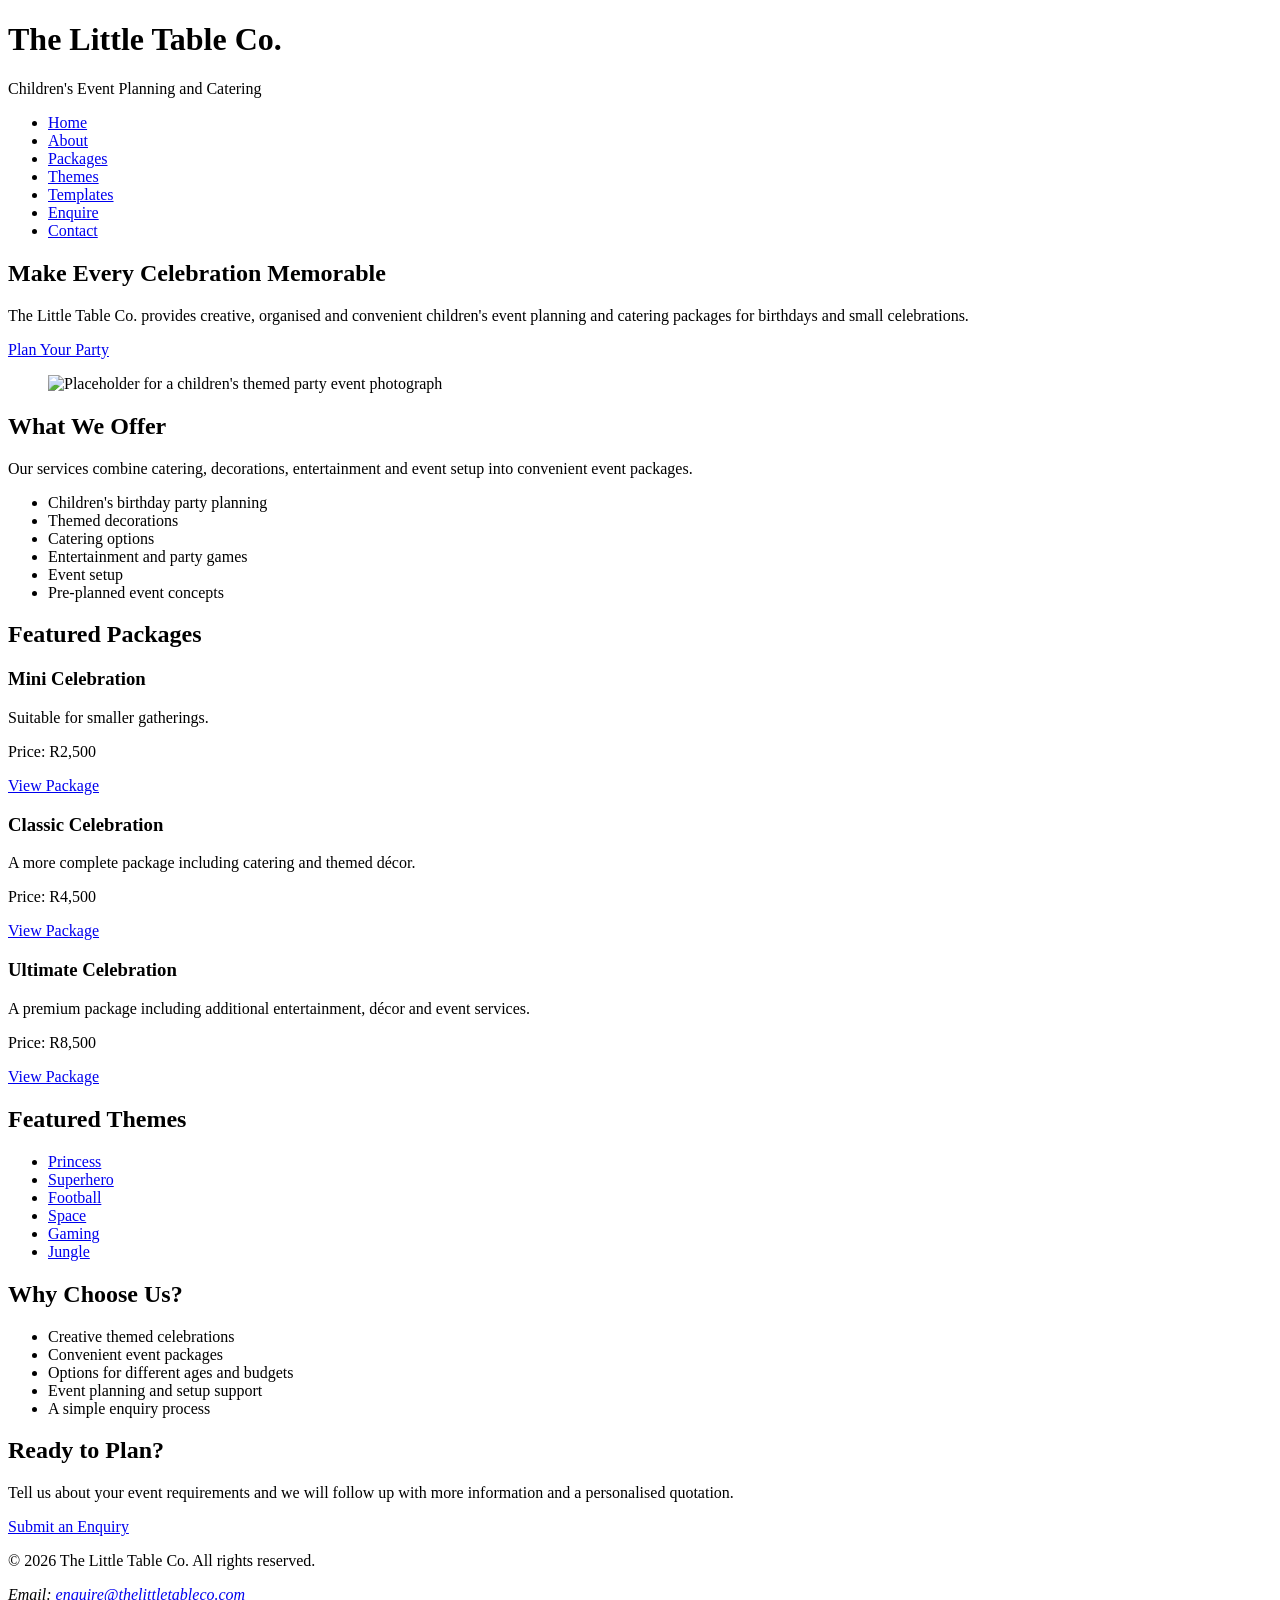
==== index.html @ cb3011a9 "price changes on Home" ====
<!DOCTYPE html>
<html lang="en">
<head>
    <meta charset="UTF-8">
    <meta name="viewport" content="width=device-width, initial-scale=1.0">
    <meta name="description" content="The Little Table Co. - Children's event planning and catering services.">
    <title>The Little Table Co. | Home</title>
</head>
<body>
    <header>
        <h1>The Little Table Co.</h1>
        <p>Children's Event Planning and Catering</p>
        <nav aria-label="Main navigation">
            <ul>
                <li><a href="index.html" aria-current="page">Home</a></li>
                <li><a href="pages/about.html">About</a></li>
                <li><a href="pages/packages.html">Packages</a></li>
                <li><a href="pages/themes.html">Themes</a></li>
                <li><a href="pages/templates.html">Templates</a></li>
                <li><a href="pages/enquire.html">Enquire</a></li>
                <li><a href="pages/contact.html">Contact</a></li>
            </ul>
        </nav>
    </header>

    <main>
        <section>
            <h2>Make Every Celebration Memorable</h2>
            <p>The Little Table Co. provides creative, organised and convenient children's event planning and catering packages for birthdays and small celebrations.</p>
            <p><a href="pages/enquire.html">Plan Your Party</a></p>
            <figure>
                <img src="images/hero.jpg" alt="Placeholder for a children's themed party event photograph">
            </figure>
        </section>

        <section>
            <h2>What We Offer</h2>
            <p>Our services combine catering, decorations, entertainment and event setup into convenient event packages.</p>
            <ul>
                <li>Children's birthday party planning</li>
                <li>Themed decorations</li>
                <li>Catering options</li>
                <li>Entertainment and party games</li>
                <li>Event setup</li>
                <li>Pre-planned event concepts</li>
            </ul>
        </section>

        <section>
            <h2>Featured Packages</h2>
            <article>
                <h3>Mini Celebration</h3>
                <p>Suitable for smaller gatherings.</p>
                <p>Price: R2,500</p>
                <p><a href="packages.html">View Package</a></p>
            </article>
            <article>
                <h3>Classic Celebration</h3>
                <p>A more complete package including catering and themed décor.</p>
                <p>Price: R4,500</p>
                <p><a href="packages.html">View Package</a></p>
            </article>
            <article>
                <h3>Ultimate Celebration</h3>
                <p>A premium package including additional entertainment, décor and event services.</p>
                <p>Price: R8,500</p>
                <p><a href="packages.html">View Package</a></p>
            </article>
        </section>

        <section>
            <h2>Featured Themes</h2>
            <ul>
                <li><a href="pages/themes.html#princess">Princess</a></li>
                <li><a href="pages/themes.html#superhero">Superhero</a></li>
                <li><a href="pages/themes.html#football">Football</a></li>
                <li><a href="pages/themes.html#space">Space</a></li>
                <li><a href="pages/themes.html#gaming">Gaming</a></li>
                <li><a href="pages/themes.html#jungle">Jungle</a></li>
            </ul>
        </section>

        <section>
            <h2>Why Choose Us?</h2>
            <ul>
                <li>Creative themed celebrations</li>
                <li>Convenient event packages</li>
                <li>Options for different ages and budgets</li>
                <li>Event planning and setup support</li>
                <li>A simple enquiry process</li>
            </ul>
        </section>

        <section>
            <h2>Ready to Plan?</h2>
            <p>Tell us about your event requirements and we will follow up with more information and a personalised quotation.</p>
            <p><a href="enquire.html">Submit an Enquiry</a></p>
        </section>
    </main>

   <footer>
      <p>&copy; 2026 The Little Table Co. All rights reserved.</p>
      <address>
        Email: <a href="mailto:enquire@thelittletableco.com">enquire@thelittletableco.com</a><br />
        Phone: <a href="tel:0000000000">000 000 0000</a><br />
      </address>
    </footer>
</body>
</html>
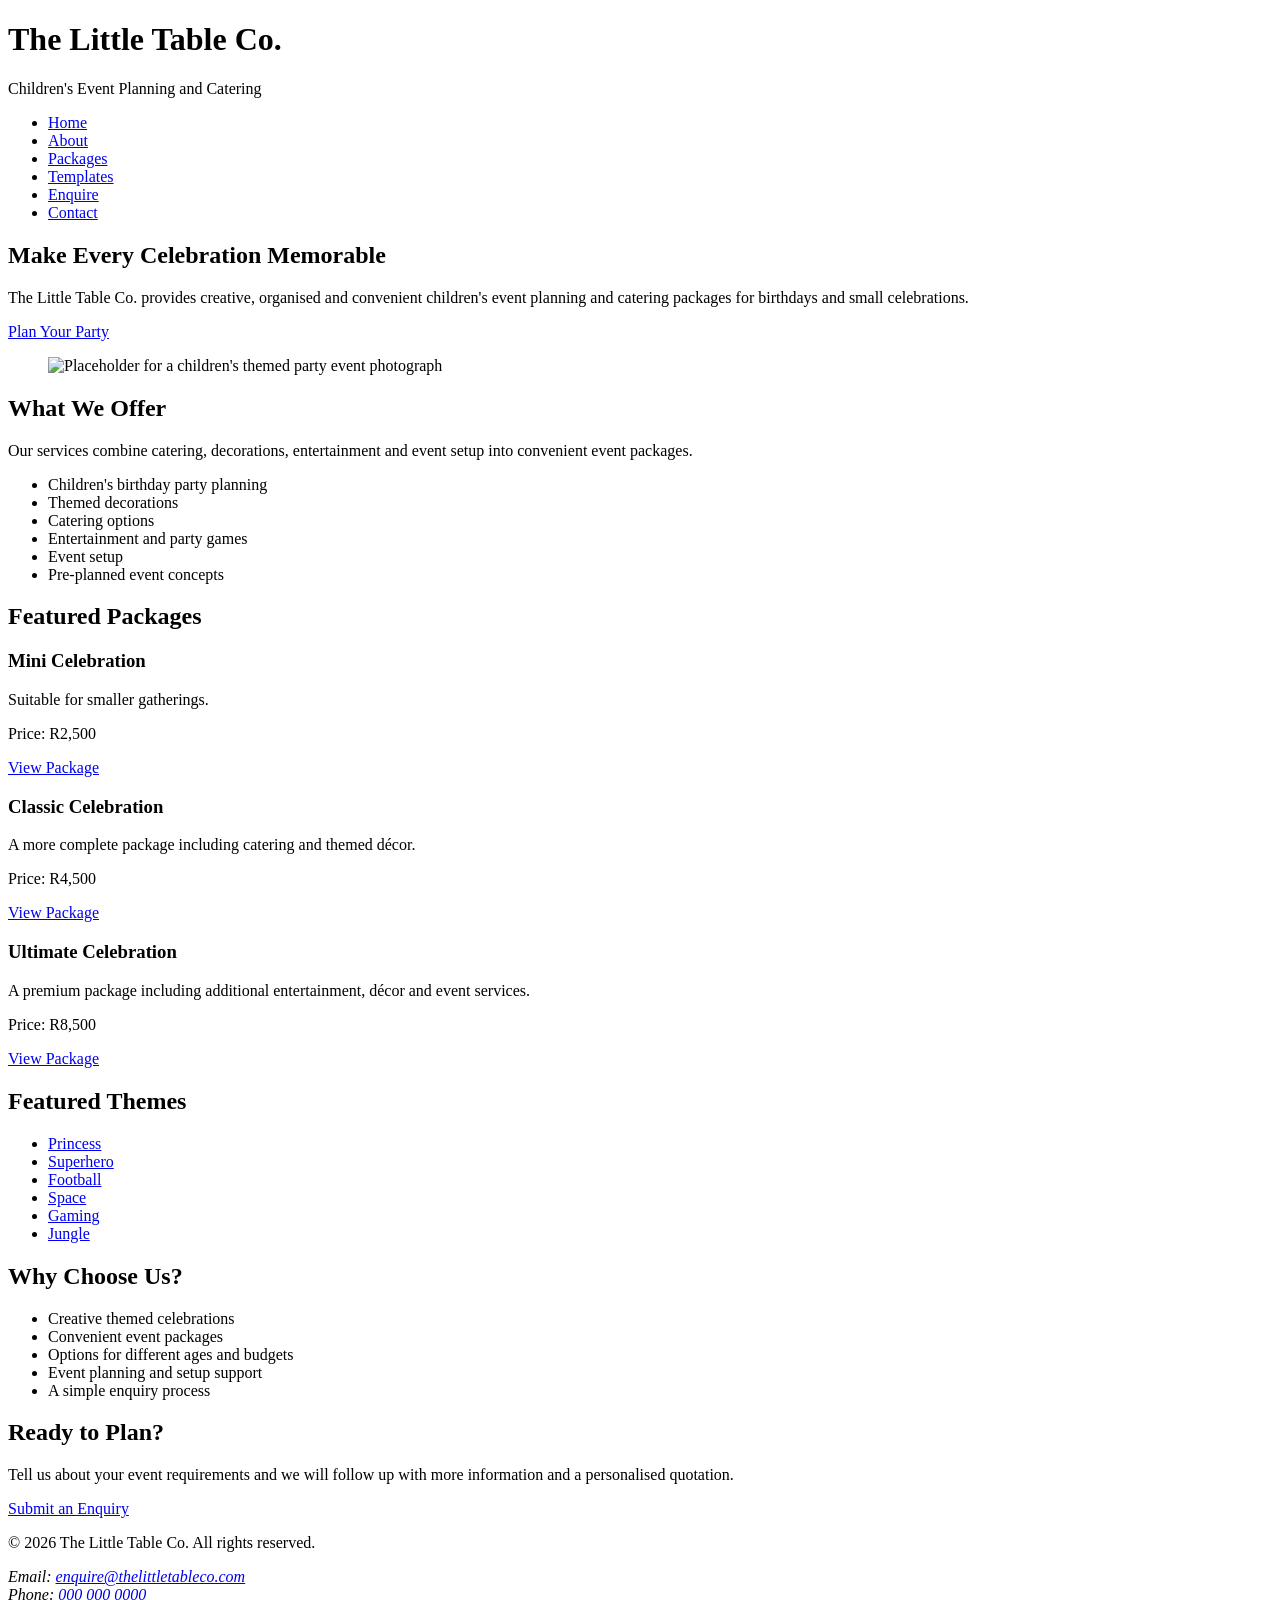
==== commit 29e0ee90: "removal of Themes page" ====
--- a/index.html
+++ b/index.html
@@ -15,7 +15,6 @@
                 <li><a href="index.html" aria-current="page">Home</a></li>
                 <li><a href="pages/about.html">About</a></li>
                 <li><a href="pages/packages.html">Packages</a></li>
-                <li><a href="pages/themes.html">Themes</a></li>
                 <li><a href="pages/templates.html">Templates</a></li>
                 <li><a href="pages/enquire.html">Enquire</a></li>
                 <li><a href="pages/contact.html">Contact</a></li>
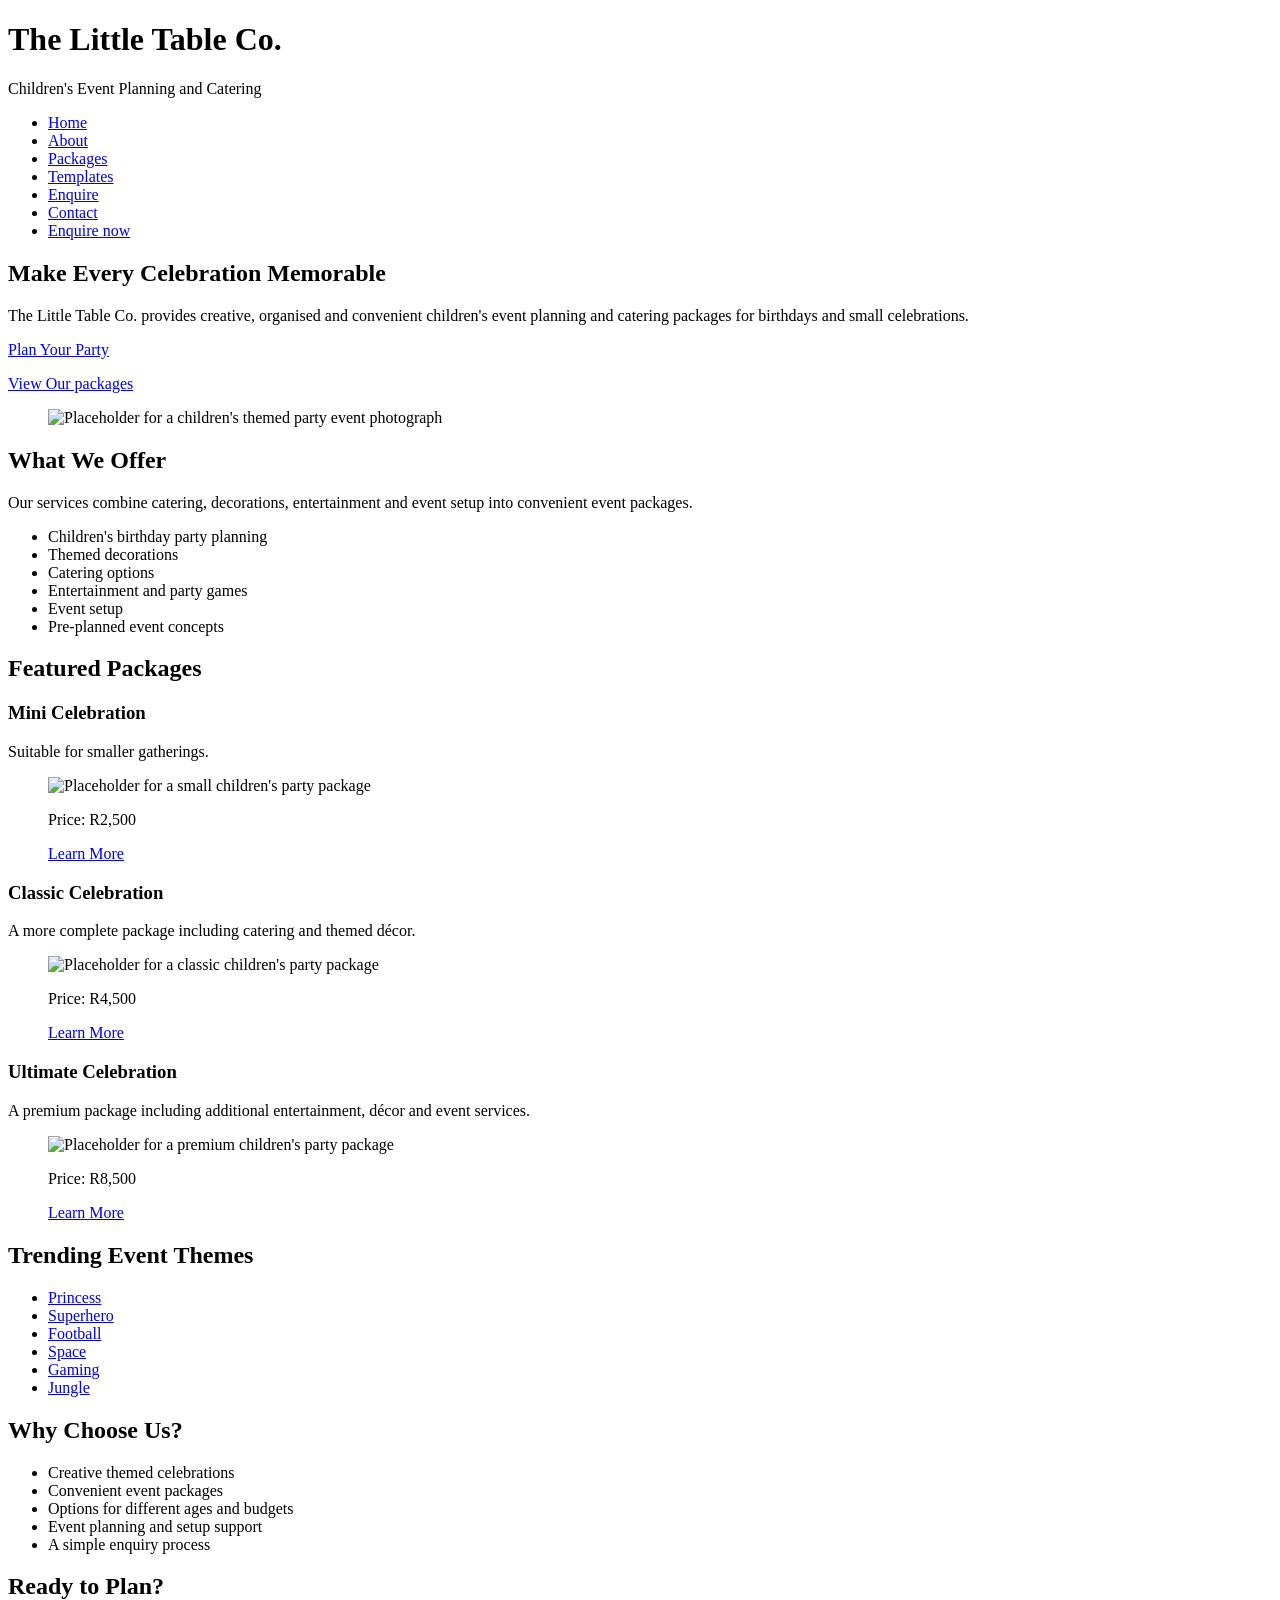
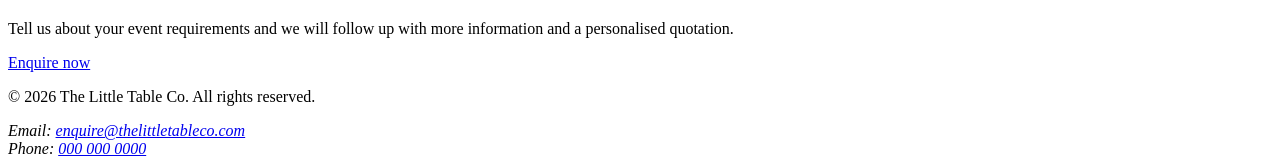
==== commit d046db18: "adding of Images, matching of information to Wireframes" ====
--- a/index.html
+++ b/index.html
@@ -18,6 +18,7 @@
                 <li><a href="pages/templates.html">Templates</a></li>
                 <li><a href="pages/enquire.html">Enquire</a></li>
                 <li><a href="pages/contact.html">Contact</a></li>
+                <li><a href="pages/enquire.html">Enquire now</a></li>
             </ul>
         </nav>
     </header>
@@ -27,6 +28,7 @@
             <h2>Make Every Celebration Memorable</h2>
             <p>The Little Table Co. provides creative, organised and convenient children's event planning and catering packages for birthdays and small celebrations.</p>
             <p><a href="pages/enquire.html">Plan Your Party</a></p>
+            <p><a href="pages/packages.html">View Our packages</a></p>
             <figure>
                 <img src="images/hero.jpg" alt="Placeholder for a children's themed party event photograph">
             </figure>
@@ -50,25 +52,31 @@
             <article>
                 <h3>Mini Celebration</h3>
                 <p>Suitable for smaller gatherings.</p>
+                <figure>
+                    <img src="images/mini-package.jpg" alt="Placeholder for a small children's party package">
                 <p>Price: R2,500</p>
-                <p><a href="packages.html">View Package</a></p>
+                <p><a href="packages.html">Learn More</a></p>
             </article>
             <article>
                 <h3>Classic Celebration</h3>
                 <p>A more complete package including catering and themed décor.</p>
+                <figure>
+                    <img src="images/classic-package.jpg" alt="Placeholder for a classic children's party package">
                 <p>Price: R4,500</p>
-                <p><a href="packages.html">View Package</a></p>
+                <p><a href="packages.html">Learn More</a></p>
             </article>
             <article>
                 <h3>Ultimate Celebration</h3>
                 <p>A premium package including additional entertainment, décor and event services.</p>
+                <figure>
+                    <img src="images/ultimate-package.jpg" alt="Placeholder for a premium children's party package">
                 <p>Price: R8,500</p>
-                <p><a href="packages.html">View Package</a></p>
+                <p><a href="packages.html">Learn More</a></p>
             </article>
         </section>
 
         <section>
-            <h2>Featured Themes</h2>
+            <h2>Trending Event Themes</h2>
             <ul>
                 <li><a href="pages/themes.html#princess">Princess</a></li>
                 <li><a href="pages/themes.html#superhero">Superhero</a></li>
@@ -93,7 +101,7 @@
         <section>
             <h2>Ready to Plan?</h2>
             <p>Tell us about your event requirements and we will follow up with more information and a personalised quotation.</p>
-            <p><a href="enquire.html">Submit an Enquiry</a></p>
+            <p><a href="enquire.html">Enquire now</a></p>
         </section>
     </main>
 
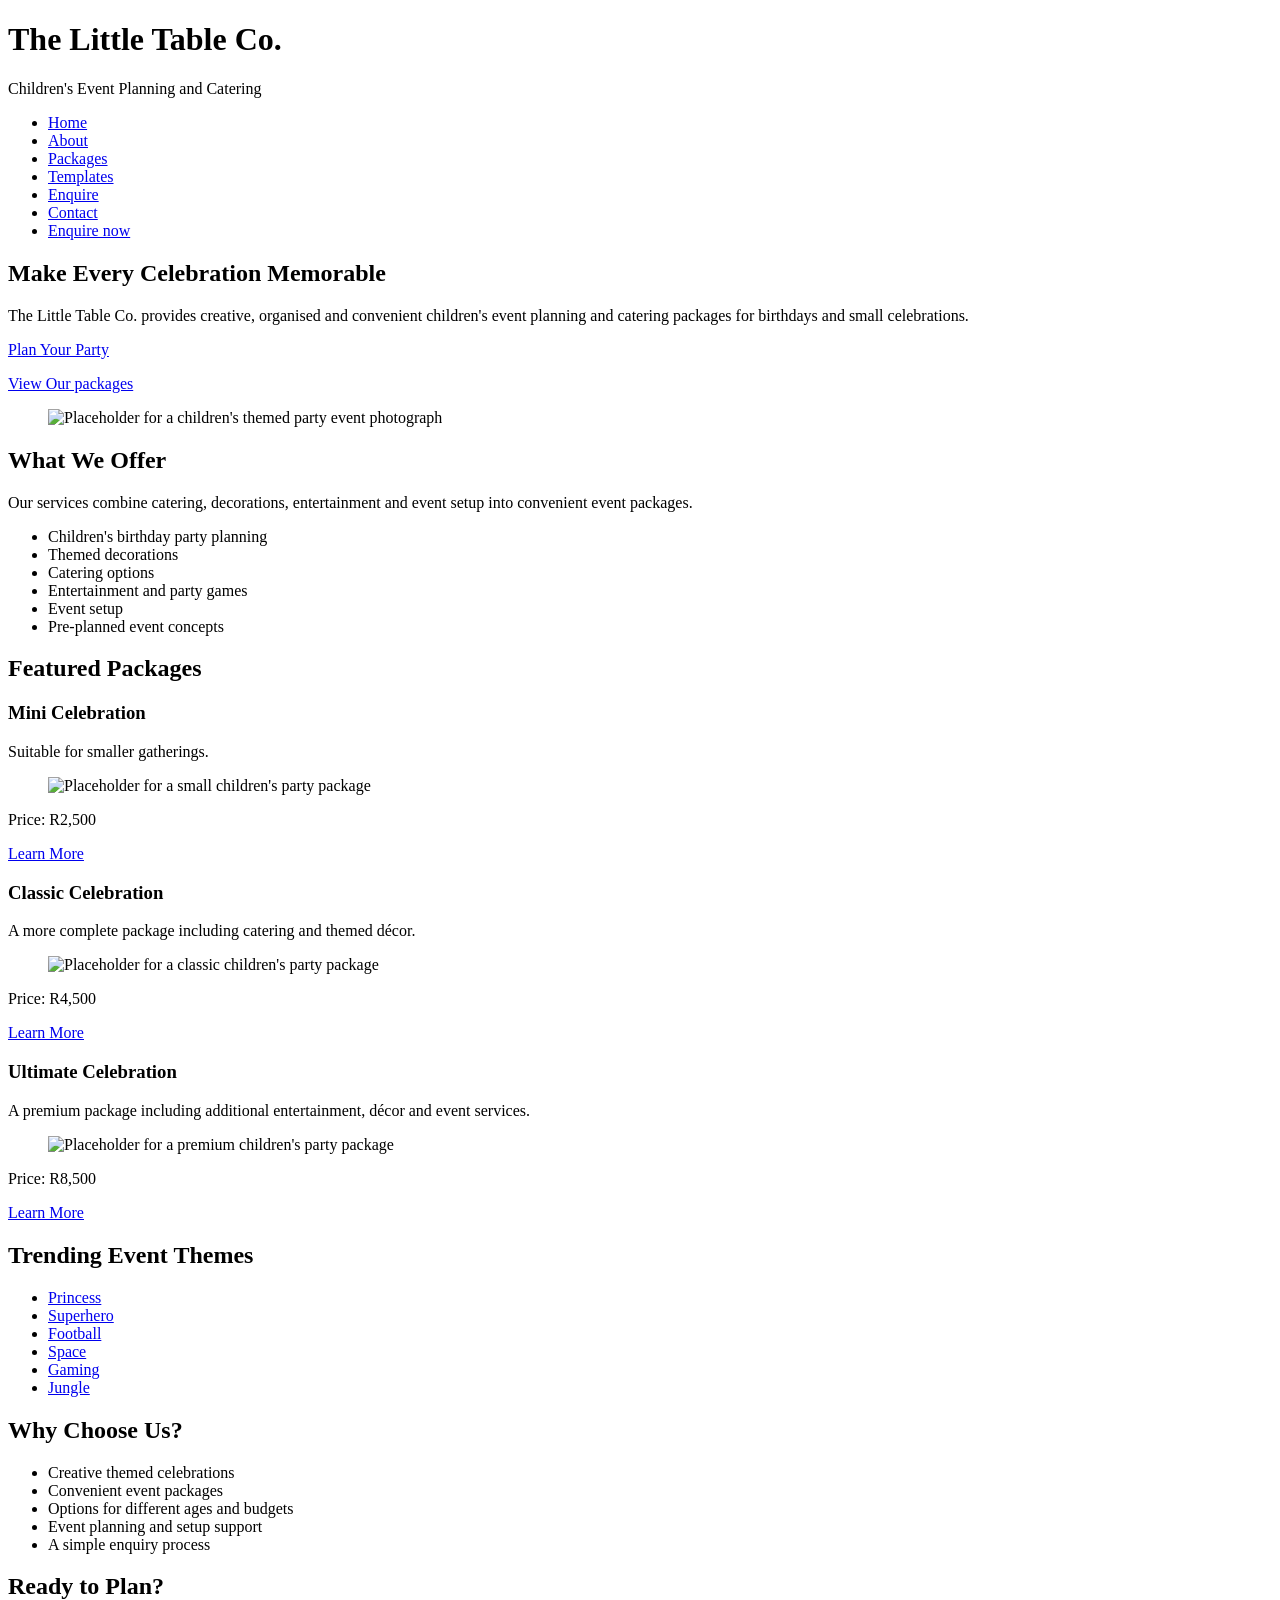
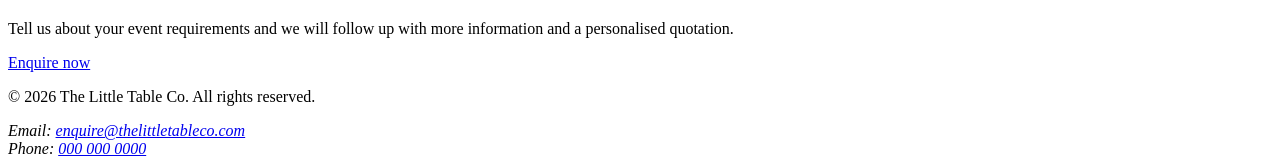
==== commit eae50489: "creating of styles file & adding of global styles and stylesheet" ====
--- a/index.html
+++ b/index.html
@@ -24,7 +24,7 @@
     </header>
 
     <main>
-        <section>
+        <section class = "hero">
             <h2>Make Every Celebration Memorable</h2>
             <p>The Little Table Co. provides creative, organised and convenient children's event planning and catering packages for birthdays and small celebrations.</p>
             <p><a href="pages/enquire.html">Plan Your Party</a></p>
@@ -47,35 +47,38 @@
             </ul>
         </section>
 
-        <section>
+        <section class = "featured-packages">
             <h2>Featured Packages</h2>
-            <article>
+            <article class = "package-card">
                 <h3>Mini Celebration</h3>
                 <p>Suitable for smaller gatherings.</p>
                 <figure>
                     <img src="images/mini-package.jpg" alt="Placeholder for a small children's party package">
+                </figure>
                 <p>Price: R2,500</p>
                 <p><a href="packages.html">Learn More</a></p>
             </article>
-            <article>
+            <article class = "package-card">
                 <h3>Classic Celebration</h3>
                 <p>A more complete package including catering and themed décor.</p>
                 <figure>
                     <img src="images/classic-package.jpg" alt="Placeholder for a classic children's party package">
+                </figure>
                 <p>Price: R4,500</p>
                 <p><a href="packages.html">Learn More</a></p>
             </article>
-            <article>
+            <article class = "package-card">
                 <h3>Ultimate Celebration</h3>
                 <p>A premium package including additional entertainment, décor and event services.</p>
                 <figure>
                     <img src="images/ultimate-package.jpg" alt="Placeholder for a premium children's party package">
+                </figure>
                 <p>Price: R8,500</p>
                 <p><a href="packages.html">Learn More</a></p>
             </article>
         </section>
 
-        <section>
+        <section class = "trending-themes">
             <h2>Trending Event Themes</h2>
             <ul>
                 <li><a href="pages/themes.html#princess">Princess</a></li>
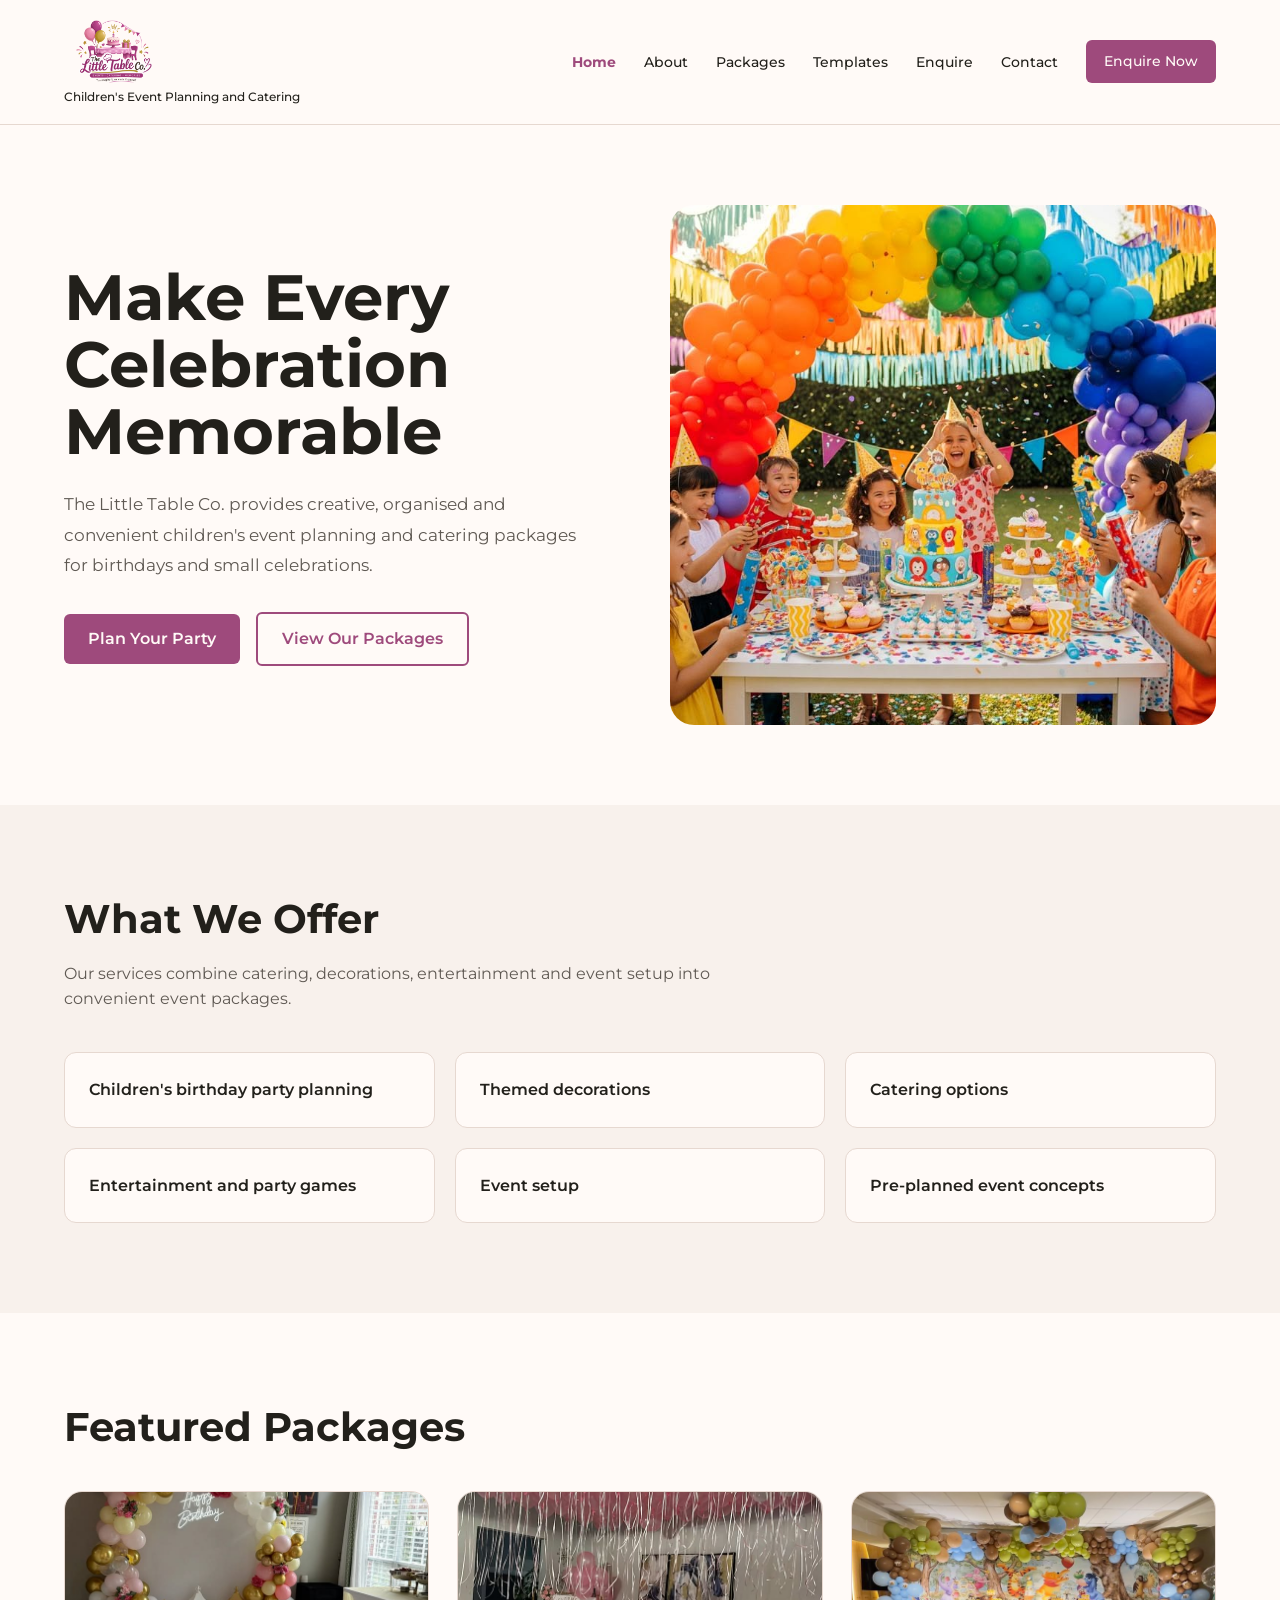
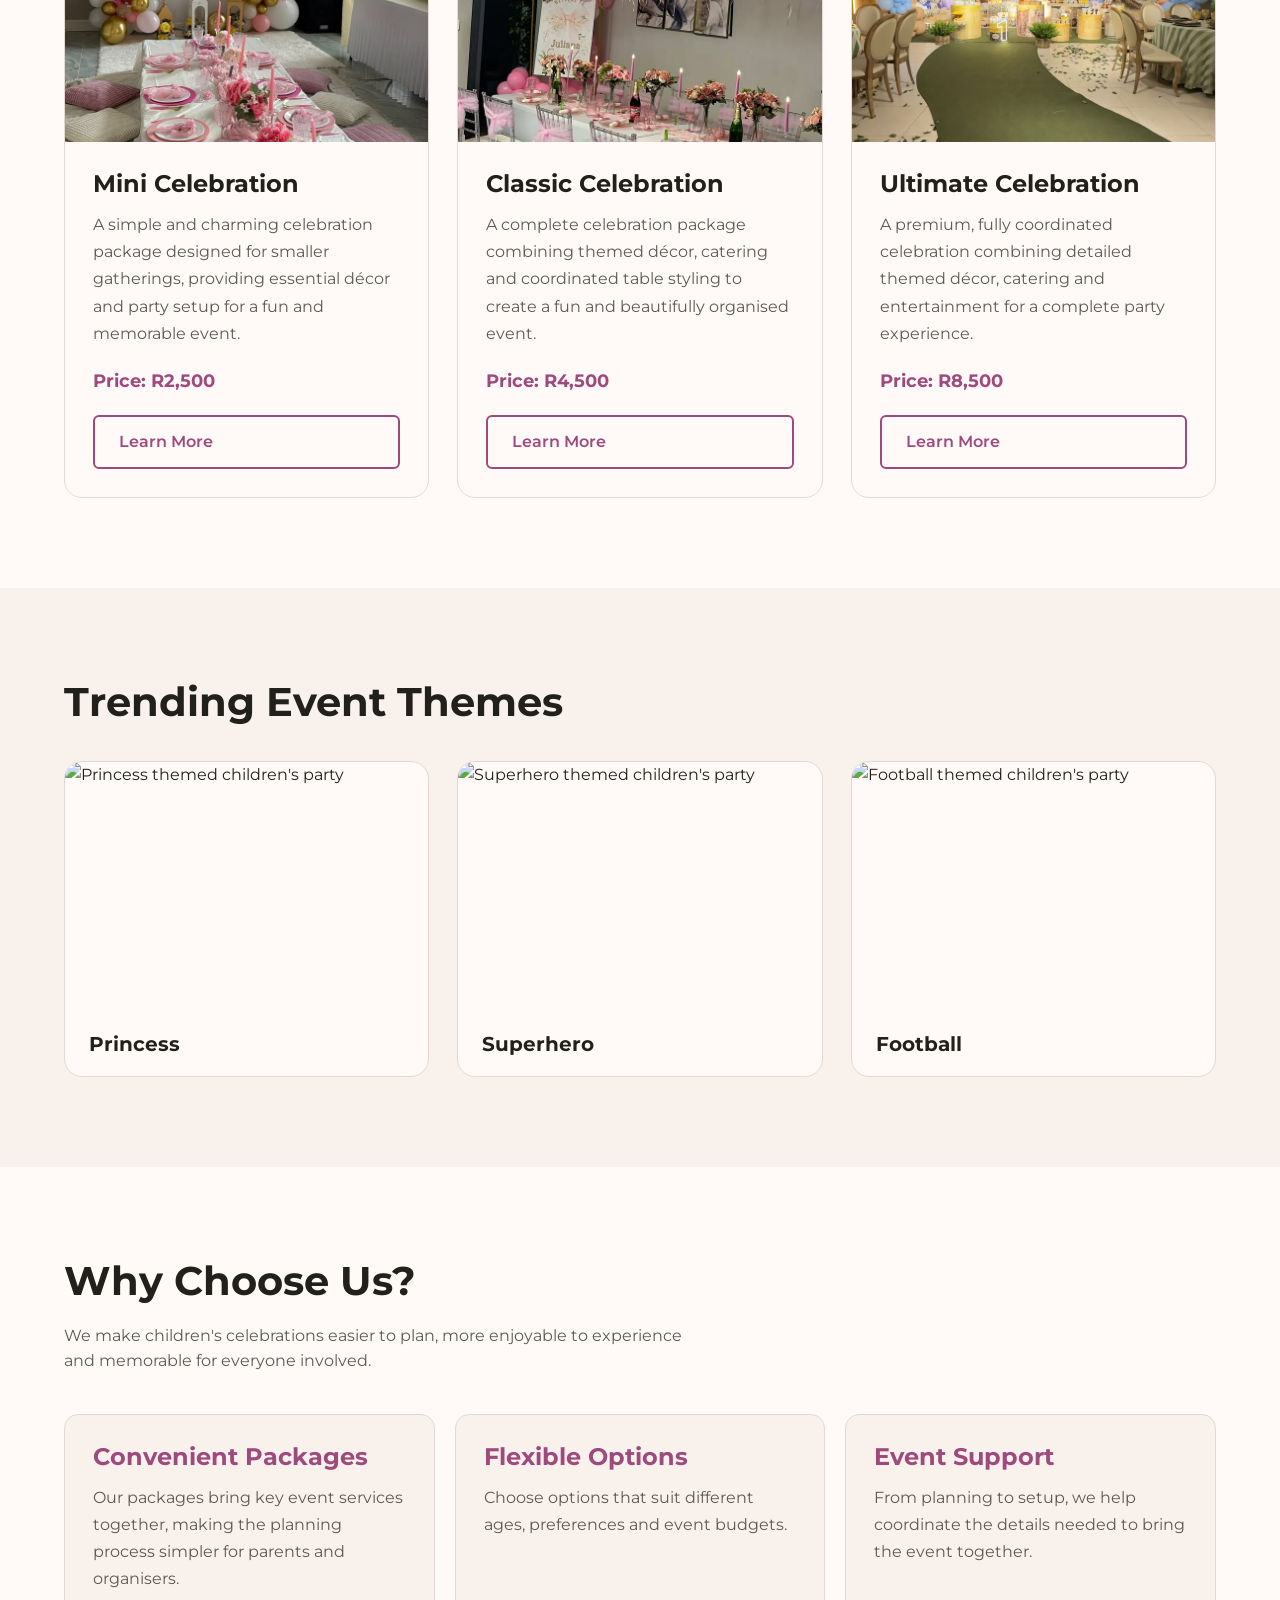
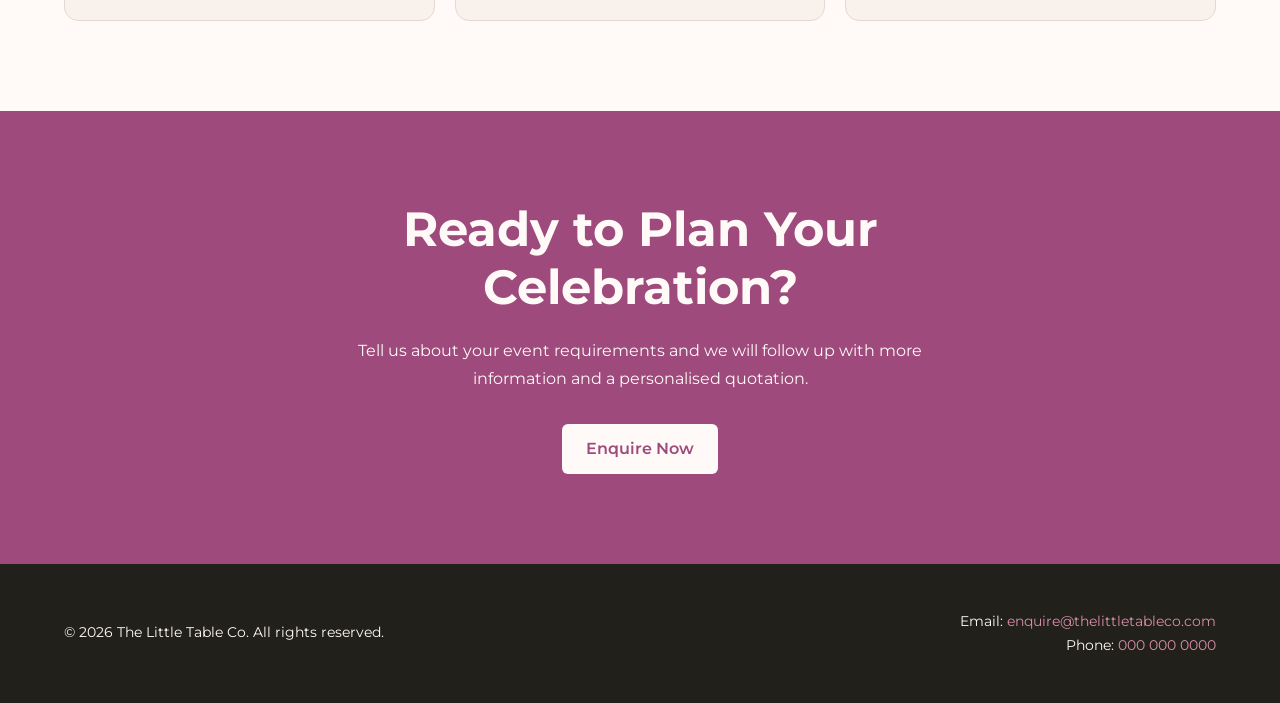
==== commit b17db618: "Adding all necessary css components for home page and refining of base css" ====
--- a/index.html
+++ b/index.html
@@ -1,119 +1,326 @@
-<!DOCTYPE html>
+<!doctype html>
 <html lang="en">
-<head>
-    <meta charset="UTF-8">
-    <meta name="viewport" content="width=device-width, initial-scale=1.0">
-    <meta name="description" content="The Little Table Co. - Children's event planning and catering services.">
+  <head>
+    <meta charset="UTF-8" />
+    <meta name="viewport" content="width=device-width, initial-scale=1.0" />
+    <meta
+      name="description"
+      content="The Little Table Co. - Children's event planning and catering services."
+    />
+    <link rel="stylesheet" href="Styles/style.css" />
+    <link
+      href="https://fonts.googleapis.com/css2?family=Montserrat:wght@400;500;600;700&display=swap"
+      rel="stylesheet"
+    />
     <title>The Little Table Co. | Home</title>
-</head>
-<body>
-    <header>
-        <h1>The Little Table Co.</h1>
-        <p>Children's Event Planning and Catering</p>
-        <nav aria-label="Main navigation">
-            <ul>
-                <li><a href="index.html" aria-current="page">Home</a></li>
-                <li><a href="pages/about.html">About</a></li>
-                <li><a href="pages/packages.html">Packages</a></li>
-                <li><a href="pages/templates.html">Templates</a></li>
-                <li><a href="pages/enquire.html">Enquire</a></li>
-                <li><a href="pages/contact.html">Contact</a></li>
-                <li><a href="pages/enquire.html">Enquire now</a></li>
-            </ul>
+  </head>
+  <body>
+    <!-- HEADER -->
+    <header class="site-header">
+      <div class="header-content">
+        <div class="brand">
+          <img
+            src="Assets/images/Logo.png"
+            alt="The Little Table Co. logo"
+            class="brand-logo"
+          />
+          <p class="brand-tagline">Children's Event Planning and Catering</p>
+        </div>
+
+        <nav class="main-nav" aria-label="Main navigation">
+          <ul class="nav-list">
+            <li>
+              <a href="index.html" aria-current="page">Home</a>
+            </li>
+
+            <li>
+              <a href="Pages/about.html">About</a>
+            </li>
+
+            <li>
+              <a href="Pages/packages.html">Packages</a>
+            </li>
+
+            <li>
+              <a href="Pages/templates.html">Templates</a>
+            </li>
+
+            <li>
+              <a href="Pages/enquire.html">Enquire</a>
+            </li>
+
+            <li>
+              <a href="Pages/contact.html">Contact</a>
+            </li>
+
+            <li>
+              <a href="Pages/enquire.html" class="btn btn-primary">
+                Enquire Now
+              </a>
+            </li>
+          </ul>
         </nav>
+      </div>
     </header>
 
     <main>
-        <section class = "hero">
-            <h2>Make Every Celebration Memorable</h2>
-            <p>The Little Table Co. provides creative, organised and convenient children's event planning and catering packages for birthdays and small celebrations.</p>
-            <p><a href="pages/enquire.html">Plan Your Party</a></p>
-            <p><a href="pages/packages.html">View Our packages</a></p>
-            <figure>
-                <img src="images/hero.jpg" alt="Placeholder for a children's themed party event photograph">
-            </figure>
-        </section>
-
-        <section>
-            <h2>What We Offer</h2>
-            <p>Our services combine catering, decorations, entertainment and event setup into convenient event packages.</p>
-            <ul>
-                <li>Children's birthday party planning</li>
-                <li>Themed decorations</li>
-                <li>Catering options</li>
-                <li>Entertainment and party games</li>
-                <li>Event setup</li>
-                <li>Pre-planned event concepts</li>
-            </ul>
-        </section>
-
-        <section class = "featured-packages">
-            <h2>Featured Packages</h2>
-            <article class = "package-card">
-                <h3>Mini Celebration</h3>
-                <p>Suitable for smaller gatherings.</p>
-                <figure>
-                    <img src="images/mini-package.jpg" alt="Placeholder for a small children's party package">
+      <!--HERO -->
+      <section class="hero" id="home-hero">
+        <div class="hero-content">
+          <h2 class="hero-title">Make Every Celebration Memorable</h2>
+
+          <p class="hero-text">
+            The Little Table Co. provides creative, organised and convenient
+            children's event planning and catering packages for birthdays and
+            small celebrations.
+          </p>
+
+          <div class="hero-actions">
+            <a href="Pages/enquire.html" class="btn btn-primary">
+              Plan Your Party
+            </a>
+
+            <a href="Pages/packages.html" class="btn btn-secondary">
+              View Our Packages
+            </a>
+          </div>
+        </div>
+
+        <figure class="hero-image">
+          <img
+            src="Assets/images/hero_Image.jpeg"
+            alt="Children's themed party event"
+          />
+        </figure>
+      </section>
+
+      <!--WHAT WE OFFER -->
+      <section class="section offer-section" id="what-we-offer">
+        <div class="section-content">
+          <h2 class="section-title">What We Offer</h2>
+
+          <p class="section-intro">
+            Our services combine catering, decorations, entertainment and event
+            setup into convenient event packages.
+          </p>
+
+          <ul class="offer-list">
+            <li>Children's birthday party planning</li>
+            <li>Themed decorations</li>
+            <li>Catering options</li>
+            <li>Entertainment and party games</li>
+            <li>Event setup</li>
+            <li>Pre-planned event concepts</li>
+          </ul>
+        </div>
+      </section>
+
+      <!--FEATURED PACKAGES -->
+      <section class="section featured-packages" id="featured-packages">
+        <div class="section-content">
+          <h2 class="section-title">Featured Packages</h2>
+
+          <div class="package-grid">
+            <!-- MINI -->
+            <article class="package-card">
+              <figure class="package-image">
+                <img
+                  src="Assets/images/mini_Package.jpeg"
+                  alt="Small children's party package"
+                />
+              </figure>
+
+              <div class="package-content">
+                <h3 class="package-title">Mini Celebration</h3>
+
+                <p class="package-description">
+                  A simple and charming celebration package designed for smaller
+                  gatherings, providing essential décor and party setup for a
+                  fun and memorable event.
+                </p>
+
+                <p class="package-price">Price: R2,500</p>
+
+                <a href="Pages/packages.html" class="btn btn-secondary">
+                  Learn More
+                </a>
+              </div>
+            </article>
+
+            <!-- CLASSIC -->
+            <article class="package-card">
+              <figure class="package-image">
+                <img
+                  src="Assets/images/classic_Package.jpeg"
+                  alt="Classic children's party package"
+                />
+              </figure>
+
+              <div class="package-content">
+                <h3 class="package-title">Classic Celebration</h3>
+
+                <p class="package-description">
+                  A complete celebration package combining themed décor,
+                  catering and coordinated table styling to create a fun and
+                  beautifully organised event.
+                </p>
+
+                <p class="package-price">Price: R4,500</p>
+
+                <a href="Pages/packages.html" class="btn btn-secondary">
+                  Learn More
+                </a>
+              </div>
+            </article>
+
+            <!-- ULTIMATE -->
+            <article class="package-card">
+              <figure class="package-image">
+                <img
+                  src="Assets/images/ultimate_Package.jpeg"
+                  alt="Premium children's party package"
+                />
+              </figure>
+
+              <div class="package-content">
+                <h3 class="package-title">Ultimate Celebration</h3>
+
+                <p class="package-description">
+                  A premium, fully coordinated celebration combining detailed
+                  themed décor, catering and entertainment for a complete party
+                  experience.
+                </p>
+
+                <p class="package-price">Price: R8,500</p>
+
+                <a href="Pages/packages.html" class="btn btn-secondary">
+                  Learn More
+                </a>
+              </div>
+            </article>
+          </div>
+        </div>
+      </section>
+
+      <!-- TRENDING THEMES -->
+      <section class="section trending-themes" id="trending-themes">
+        <div class="section-content">
+          <h2 class="section-title">Trending Event Themes</h2>
+
+          <div class="theme-grid">
+            <article class="theme-card">
+              <a href="Pages/templates.html#princess">
+                <figure class="theme-image">
+                  <img
+                    src="Assets/images/princess.jpeg"
+                    alt="Princess themed children's party"
+                  />
                 </figure>
-                <p>Price: R2,500</p>
-                <p><a href="packages.html">Learn More</a></p>
-            </article>
-            <article class = "package-card">
-                <h3>Classic Celebration</h3>
-                <p>A more complete package including catering and themed décor.</p>
-                <figure>
-                    <img src="images/classic-package.jpg" alt="Placeholder for a classic children's party package">
+
+                <h3>Princess</h3>
+              </a>
+            </article>
+
+            <article class="theme-card">
+              <a href="Pages/templates.html#superhero">
+                <figure class="theme-image">
+                  <img
+                    src="Assets/images/superhero.jpeg"
+                    alt="Superhero themed children's party"
+                  />
                 </figure>
-                <p>Price: R4,500</p>
-                <p><a href="packages.html">Learn More</a></p>
-            </article>
-            <article class = "package-card">
-                <h3>Ultimate Celebration</h3>
-                <p>A premium package including additional entertainment, décor and event services.</p>
-                <figure>
-                    <img src="images/ultimate-package.jpg" alt="Placeholder for a premium children's party package">
+
+                <h3>Superhero</h3>
+              </a>
+            </article>
+
+            <article class="theme-card">
+              <a href="Pages/templates.html#football">
+                <figure class="theme-image">
+                  <img
+                    src="Assets/images/football.jpeg"
+                    alt="Football themed children's party"
+                  />
                 </figure>
-                <p>Price: R8,500</p>
-                <p><a href="packages.html">Learn More</a></p>
-            </article>
-        </section>
-
-        <section class = "trending-themes">
-            <h2>Trending Event Themes</h2>
-            <ul>
-                <li><a href="pages/themes.html#princess">Princess</a></li>
-                <li><a href="pages/themes.html#superhero">Superhero</a></li>
-                <li><a href="pages/themes.html#football">Football</a></li>
-                <li><a href="pages/themes.html#space">Space</a></li>
-                <li><a href="pages/themes.html#gaming">Gaming</a></li>
-                <li><a href="pages/themes.html#jungle">Jungle</a></li>
-            </ul>
-        </section>
-
-        <section>
-            <h2>Why Choose Us?</h2>
-            <ul>
-                <li>Creative themed celebrations</li>
-                <li>Convenient event packages</li>
-                <li>Options for different ages and budgets</li>
-                <li>Event planning and setup support</li>
-                <li>A simple enquiry process</li>
-            </ul>
-        </section>
-
-        <section>
-            <h2>Ready to Plan?</h2>
-            <p>Tell us about your event requirements and we will follow up with more information and a personalised quotation.</p>
-            <p><a href="enquire.html">Enquire now</a></p>
-        </section>
+
+                <h3>Football</h3>
+              </a>
+            </article>
+          </div>
+        </div>
+      </section>
+
+      <!-- WHY CHOOSE US -->
+      <section class="section why-us" id="why-choose-us">
+        <div class="section-content">
+          <h2 class="section-title">Why Choose Us?</h2>
+
+          <p class="section-intro">
+            We make children's celebrations easier to plan, more enjoyable to
+            experience and memorable for everyone involved.
+          </p>
+
+          <div class="benefits-grid">
+            <article class="benefit-card">
+              <h3>Convenient Packages</h3>
+              <p>
+                Our packages bring key event services together, making the
+                planning process simpler for parents and organisers.
+              </p>
+            </article>
+
+            <article class="benefit-card">
+              <h3>Flexible Options</h3>
+              <p>
+                Choose options that suit different ages, preferences and event
+                budgets.
+              </p>
+            </article>
+
+            <article class="benefit-card">
+              <h3>Event Support</h3>
+              <p>
+                From planning to setup, we help coordinate the details needed to
+                bring the event together.
+              </p>
+            </article>
+          </div>
+        </div>
+      </section>
+
+      <section class="section cta-section" id="ready-to-plan">
+        <div class="cta-content">
+          <h2 class="cta-title">Ready to Plan Your Celebration?</h2>
+
+          <p class="cta-text">
+            Tell us about your event requirements and we will follow up with
+            more information and a personalised quotation.
+          </p>
+
+          <a href="Pages/enquire.html" class="btn btn-primary"> Enquire Now </a>
+        </div>
+      </section>
     </main>
-
-   <footer>
-      <p>&copy; 2026 The Little Table Co. All rights reserved.</p>
-      <address>
-        Email: <a href="mailto:enquire@thelittletableco.com">enquire@thelittletableco.com</a><br />
-        Phone: <a href="tel:0000000000">000 000 0000</a><br />
+  </body>
+
+  <!--FOOTER-->
+  <footer class="site-footer">
+    <div class="footer-content">
+      <p class="copyright">
+        &copy; 2026 The Little Table Co. All rights reserved.
+      </p>
+
+      <address class="contact-details">
+        Email:
+        <a href="mailto:enquire@thelittletableco.com">
+          enquire@thelittletableco.com
+        </a>
+
+        <br />
+
+        Phone:
+        <a href="tel:0000000000"> 000 000 0000 </a>
       </address>
-    </footer>
-</body>
+    </div>
+  </footer>
 </html>
--- a/Styles/style.css
+++ b/Styles/style.css
@@ -0,0 +1,1019 @@
+/* ==================================================
+   THE LITTLE TABLE CO.
+   GLOBAL STYLES
+================================================== */
+
+/* ==================================================
+   1. COLOUR PALETTE
+================================================== */
+
+:root {
+  --primary: #9e4a7c;
+  --secondary: #d88ea9;
+  --accent: #a89f38;
+  --soft-pink: #fdc0fc;
+
+  --dark: #22201b;
+  --white: #fffaf7;
+  --light: #f8f1ec;
+  --border: #e6d8d0;
+}
+
+/* ==================================================
+   2. RESET
+================================================== */
+
+* {
+  margin: 0;
+  padding: 0;
+  box-sizing: border-box;
+}
+
+html {
+  scroll-behavior: smooth;
+}
+
+body {
+  background-color: var(--white);
+  color: var(--dark);
+  font-family: "Montserrat", sans-serif;
+  line-height: 1.6;
+}
+
+img {
+  max-width: 100%;
+  display: block;
+}
+
+a {
+  color: inherit;
+  text-decoration: none;
+}
+
+ul {
+  list-style: none;
+}
+
+/* ==================================================
+   3. GLOBAL TYPOGRAPHY
+================================================== */
+
+h1,
+h2,
+h3,
+h4 {
+  line-height: 1.2;
+  font-weight: 700;
+}
+
+h1 {
+  font-size: 2rem;
+}
+
+h2 {
+  font-size: 2.5rem;
+}
+
+h3 {
+  font-size: 1.5rem;
+}
+
+p {
+  font-size: 1rem;
+}
+
+/* ==================================================
+   4. BUTTONS
+================================================== */
+
+.btn {
+  display: inline-block;
+  padding: 12px 24px;
+  border-radius: 6px;
+  font-weight: 600;
+  transition: all 0.3s ease;
+}
+
+.btn-primary {
+  background-color: var(--primary);
+  color: var(--white);
+}
+
+.btn-primary:hover {
+  background-color: var(--dark);
+}
+
+.btn-secondary {
+  border: 2px solid var(--primary);
+  color: var(--primary);
+  background-color: transparent;
+}
+
+.btn-secondary:hover {
+  background-color: var(--primary);
+  color: var(--white);
+}
+
+/* ==================================================
+   5. HEADER
+================================================== */
+
+.site-header {
+  background-color: var(--white);
+  border-bottom: 1px solid var(--border);
+  position: sticky;
+  top: 0;
+  z-index: 1000;
+}
+
+.header-content {
+  width: min(1200px, 90%);
+  margin: 0 auto;
+
+  display: flex;
+  align-items: center;
+  justify-content: space-between;
+
+  padding: 18px 0;
+}
+
+/* ==================================================
+   6. HERO
+================================================== */
+
+.hero {
+  width: min(1200px, 90%);
+  min-height: 650px;
+  margin: 0 auto;
+
+  display: grid;
+  grid-template-columns: 1fr 1fr;
+  align-items: center;
+  gap: 60px;
+
+  padding: 80px 0;
+}
+
+/* ==================================================
+   HERO CONTENT
+================================================== */
+
+.hero-content {
+  max-width: 580px;
+}
+
+.hero-title {
+  color: var(--dark);
+  font-size: clamp(2.8rem, 5vw, 4.5rem);
+  line-height: 1.05;
+  margin-bottom: 24px;
+}
+
+.hero-text {
+  max-width: 520px;
+  color: #5f5953;
+  font-size: 1.05rem;
+  line-height: 1.8;
+  margin-bottom: 32px;
+}
+
+/* ==================================================
+   HERO BUTTONS
+================================================== */
+
+.hero-actions {
+  display: flex;
+  align-items: center;
+  gap: 16px;
+  flex-wrap: wrap;
+}
+
+/* ==================================================
+   HERO IMAGE
+================================================== */
+
+.hero-image {
+  margin: 0;
+  width: 100%;
+}
+
+.hero-image img {
+  width: 100%;
+  height: 520px;
+  object-fit: cover;
+
+  border-radius: 24px;
+}
+
+/* ==================================================
+   7. BRAND
+================================================== */
+
+.brand {
+  display: flex;
+  flex-direction: column;
+  gap: 2px;
+}
+
+.brand-logo {
+  width: 100px;
+  height: auto;
+}
+
+.brand-name {
+  color: var(--primary);
+  font-size: 1.6rem;
+  letter-spacing: -0.5px;
+}
+
+.brand-tagline {
+  color: var(--dark);
+  font-size: 0.75rem;
+  font-weight: 500;
+}
+
+/* ==================================================
+   8. NAVIGATION
+================================================== */
+
+.nav-list {
+  display: flex;
+  align-items: center;
+  gap: 28px;
+}
+
+.nav-list a {
+  color: var(--dark);
+  font-size: 0.9rem;
+  font-weight: 500;
+
+  transition: color 0.3s ease;
+}
+
+.nav-list a:hover {
+  color: var(--primary);
+}
+
+/* Active page */
+
+.nav-list a[aria-current="page"] {
+  color: var(--primary);
+  font-weight: 700;
+}
+
+/* Enquire Now button */
+
+.nav-list .btn-primary {
+  color: var(--white);
+  padding: 10px 18px;
+}
+
+.nav-list .btn-primary:hover {
+  color: var(--white);
+}
+/* ==================================================
+   9. GENERAL SECTION
+================================================== */
+
+.section {
+  width: min(1200px, 90%);
+  margin: 0 auto;
+  padding: 90px 0;
+}
+
+.section-content {
+  width: 100%;
+}
+
+.section-title {
+  color: var(--dark);
+  margin-bottom: 18px;
+}
+
+.section-intro {
+  max-width: 650px;
+  color: #5f5953;
+  margin-bottom: 40px;
+}
+
+/* ==================================================
+   10. WHAT WE OFFER
+================================================== */
+
+.offer-section {
+  background-color: var(--light);
+  width: 100%;
+  padding-left: 5%;
+  padding-right: 5%;
+}
+
+.offer-section .section-content {
+  max-width: 1200px;
+  margin: 0 auto;
+}
+
+.offer-list {
+  display: grid;
+  grid-template-columns: repeat(3, 1fr);
+  gap: 20px;
+}
+
+.offer-list li {
+  background-color: var(--white);
+  border: 1px solid var(--border);
+  padding: 24px;
+  border-radius: 12px;
+
+  font-weight: 600;
+
+  transition:
+    transform 0.3s ease,
+    box-shadow 0.3s ease;
+}
+
+.offer-list li:hover {
+  transform: translateY(-5px);
+  box-shadow: 0 10px 25px rgba(34, 32, 27, 0.08);
+}
+
+/* ==================================================
+   11. FEATURED PACKAGES
+================================================== */
+
+.featured-packages {
+  background-color: var(--white);
+}
+
+.package-grid {
+  display: grid;
+  grid-template-columns: repeat(3, 1fr);
+  gap: 28px;
+  margin-top: 40px;
+}
+
+/* ==================================================
+   PACKAGE CARD
+================================================== */
+
+.package-card {
+  background-color: var(--white);
+  border: 1px solid var(--border);
+  border-radius: 18px;
+  overflow: hidden;
+
+  display: flex;
+  flex-direction: column;
+
+  transition:
+    transform 0.3s ease,
+    box-shadow 0.3s ease;
+}
+
+.package-card:hover {
+  transform: translateY(-8px);
+
+  box-shadow: 0 15px 35px rgba(34, 32, 27, 0.12);
+}
+
+/* ==================================================
+   PACKAGE IMAGE
+================================================== */
+
+.package-image {
+  margin: 0;
+  width: 100%;
+  height: 250px;
+  overflow: hidden;
+}
+
+.package-image img {
+  width: 100%;
+  height: 100%;
+  object-fit: cover;
+
+  transition: transform 0.5s ease;
+}
+
+.package-card:hover .package-image img {
+  transform: scale(1.05);
+}
+
+/* ==================================================
+   PACKAGE CONTENT
+================================================== */
+
+.package-content {
+  display: flex;
+  flex-direction: column;
+
+  flex: 1;
+
+  padding: 28px;
+}
+
+.package-title {
+  color: var(--dark);
+  margin-bottom: 12px;
+}
+
+.package-description {
+  color: #5f5953;
+  line-height: 1.7;
+
+  margin-bottom: 20px;
+}
+
+.package-price {
+  color: var(--primary);
+  font-size: 1.1rem;
+  font-weight: 700;
+
+  margin-top: auto;
+  margin-bottom: 20px;
+}
+/* ==================================================
+   12. TRENDING EVENT THEMES
+================================================== */
+
+.trending-themes {
+  width: 100%;
+  background-color: var(--light);
+
+  padding-left: 5%;
+  padding-right: 5%;
+}
+
+.trending-themes .section-content {
+  max-width: 1200px;
+  margin: 0 auto;
+}
+
+.theme-grid {
+  display: grid;
+  grid-template-columns: repeat(3, 1fr);
+  gap: 28px;
+
+  margin-top: 35px;
+}
+
+/* ==================================================
+   THEME CARD
+================================================== */
+
+.theme-card {
+  background-color: var(--white);
+  border-radius: 18px;
+  overflow: hidden;
+
+  border: 1px solid var(--border);
+
+  transition:
+    transform 0.3s ease,
+    box-shadow 0.3s ease;
+}
+
+.theme-card:hover {
+  transform: translateY(-8px);
+
+  box-shadow: 0 15px 30px rgba(34, 32, 27, 0.12);
+}
+
+.theme-card a {
+  display: block;
+}
+
+/* ==================================================
+   THEME IMAGE
+================================================== */
+
+.theme-image {
+  margin: 0;
+  height: 250px;
+  overflow: hidden;
+}
+
+.theme-image img {
+  width: 100%;
+  height: 100%;
+
+  object-fit: cover;
+
+  transition: transform 0.5s ease;
+}
+
+.theme-card:hover .theme-image img {
+  transform: scale(1.06);
+}
+
+/* ==================================================
+   THEME TITLE
+================================================== */
+
+.theme-card h3 {
+  padding: 20px 24px;
+
+  color: var(--dark);
+
+  font-size: 1.25rem;
+
+  transition: color 0.3s ease;
+}
+
+.theme-card:hover h3 {
+  color: var(--primary);
+}
+
+/* ==================================================
+   13. WHY CHOOSE US
+================================================== */
+
+.why-us {
+  background-color: var(--white);
+}
+
+.benefits-grid {
+  display: grid;
+  grid-template-columns: repeat(3, 1fr);
+  gap: 20px;
+
+  margin-top: 40px;
+}
+
+/* ==================================================
+   BENEFIT CARD
+================================================== */
+
+.benefit-card {
+  padding: 28px;
+
+  background-color: var(--light);
+
+  border: 1px solid var(--border);
+  border-radius: 14px;
+
+  transition:
+    transform 0.3s ease,
+    box-shadow 0.3s ease;
+}
+
+.benefit-card:hover {
+  transform: translateY(-5px);
+
+  box-shadow: 0 10px 25px rgba(34, 32, 27, 0.08);
+}
+
+.benefit-card h3 {
+  color: var(--primary);
+  margin-bottom: 12px;
+}
+
+.benefit-card p {
+  color: #5f5953;
+  line-height: 1.7;
+}
+
+/* ==================================================
+   14. CALL TO ACTION
+================================================== */
+
+.cta-section {
+  width: 100%;
+  background-color: var(--primary);
+
+  padding-left: 5%;
+  padding-right: 5%;
+}
+
+.cta-content {
+  max-width: 800px;
+  margin: 0 auto;
+
+  text-align: center;
+}
+
+.cta-title {
+  color: var(--white);
+
+  font-size: clamp(2rem, 4vw, 3rem);
+
+  margin-bottom: 20px;
+}
+
+.cta-text {
+  max-width: 650px;
+  margin: 0 auto 30px;
+
+  color: var(--white);
+
+  line-height: 1.8;
+}
+
+.cta-section .btn-primary {
+  background-color: var(--white);
+  color: var(--primary);
+}
+
+.cta-section .btn-primary:hover {
+  background-color: var(--dark);
+  color: var(--white);
+}
+
+/* ==================================================
+   15. FOOTER
+================================================== */
+
+.site-footer {
+  background-color: var(--dark);
+  color: var(--white);
+
+  padding: 45px 5%;
+}
+
+.footer-content {
+  width: min(1200px, 100%);
+  margin: 0 auto;
+
+  display: flex;
+  align-items: center;
+  justify-content: space-between;
+  gap: 30px;
+}
+
+.copyright {
+  font-size: 0.85rem;
+}
+
+.contact-details {
+  font-style: normal;
+  font-size: 0.85rem;
+  line-height: 1.8;
+
+  text-align: right;
+}
+
+.contact-details a {
+  color: var(--secondary);
+
+  transition: color 0.3s ease;
+}
+
+.contact-details a:hover {
+  color: var(--white);
+}
+
+/* ==================================================
+   16. RESPONSIVE DESIGN
+================================================== */
+
+@media (max-width: 900px) {
+  /* HEADER */
+
+  .header-content {
+    flex-direction: column;
+    gap: 20px;
+  }
+
+  .nav-list {
+    flex-wrap: wrap;
+    justify-content: center;
+    gap: 15px 22px;
+  }
+
+  /* HERO */
+
+  .hero {
+    grid-template-columns: 1fr;
+    gap: 40px;
+
+    padding: 60px 0;
+  }
+
+  .hero-content {
+    max-width: 700px;
+  }
+
+  .hero-image img {
+    height: 450px;
+  }
+
+  /* PACKAGES */
+
+  .package-grid {
+    grid-template-columns: repeat(2, 1fr);
+  }
+
+  /* THEMES */
+
+  .theme-grid {
+    grid-template-columns: repeat(2, 1fr);
+  }
+
+  /* BENEFITS */
+
+  .benefits-grid {
+    grid-template-columns: repeat(2, 1fr);
+  }
+
+  /* FOOTER */
+
+  .footer-content {
+    flex-direction: column;
+    text-align: center;
+  }
+
+  .contact-details {
+    text-align: center;
+  }
+}
+/* ==================================================
+   MOBILE
+================================================== */
+
+@media (max-width: 600px) {
+  /* =========================
+       GLOBAL
+    ========================== */
+
+  .section {
+    width: 100%;
+    padding: 55px 6%;
+  }
+
+  .section-title {
+    font-size: 2rem;
+  }
+
+  .section-intro {
+    font-size: 0.95rem;
+    line-height: 1.7;
+  }
+
+  /* =========================
+       HEADER
+    ========================== */
+
+  .site-header {
+    position: relative;
+  }
+
+  .header-content {
+    width: 100%;
+    padding: 20px 6%;
+
+    align-items: center;
+    gap: 22px;
+  }
+
+  .brand-logo {
+    width: 125px;
+  }
+
+  .nav-list {
+    width: 100%;
+
+    display: grid;
+    grid-template-columns: repeat(2, 1fr);
+
+    gap: 10px;
+  }
+
+  .nav-list li {
+    width: 100%;
+  }
+
+  .nav-list a {
+    display: block;
+
+    width: 100%;
+    padding: 9px 5px;
+
+    text-align: center;
+
+    font-size: 0.78rem;
+  }
+
+  .nav-list .btn-primary {
+    padding: 9px 5px;
+  }
+
+  /* =========================
+       HERO
+    ========================== */
+
+  .hero {
+    width: 100%;
+    min-height: auto;
+
+    display: flex;
+    flex-direction: column;
+
+    gap: 35px;
+
+    padding: 55px 6%;
+  }
+
+  .hero-content {
+    width: 100%;
+    max-width: none;
+
+    text-align: center;
+  }
+
+  .hero-title {
+    font-size: clamp(2.4rem, 12vw, 3.2rem);
+    line-height: 1.05;
+
+    margin-bottom: 20px;
+  }
+
+  .hero-text {
+    width: 100%;
+    max-width: none;
+
+    font-size: 0.95rem;
+    line-height: 1.7;
+
+    margin-bottom: 28px;
+  }
+
+  .hero-actions {
+    width: 100%;
+
+    display: flex;
+    flex-direction: column;
+
+    gap: 12px;
+  }
+
+  .hero-actions .btn {
+    width: 100%;
+    text-align: center;
+  }
+
+  .hero-image {
+    width: 100%;
+  }
+
+  .hero-image img {
+    width: 100%;
+    height: 320px;
+
+    border-radius: 18px;
+    object-fit: cover;
+  }
+
+  /* =========================
+       WHAT WE OFFER
+    ========================== */
+
+  .offer-section {
+    width: 100%;
+
+    padding-left: 6%;
+    padding-right: 6%;
+  }
+
+  .offer-list {
+    grid-template-columns: 1fr;
+    gap: 12px;
+  }
+
+  .offer-list li {
+    padding: 20px;
+    font-size: 0.9rem;
+  }
+
+  /* =========================
+       FEATURED PACKAGES
+    ========================== */
+
+  .package-grid {
+    grid-template-columns: 1fr;
+    gap: 22px;
+  }
+
+  .package-card {
+    border-radius: 16px;
+  }
+
+  .package-image {
+    height: 220px;
+  }
+
+  .package-content {
+    padding: 24px;
+  }
+
+  .package-title {
+    font-size: 1.35rem;
+  }
+
+  .package-description {
+    font-size: 0.9rem;
+    line-height: 1.7;
+  }
+
+  .package-price {
+    font-size: 1rem;
+  }
+
+  /* =========================
+       TRENDING THEMES
+    ========================== */
+
+  .trending-themes {
+    width: 100%;
+
+    padding-left: 6%;
+    padding-right: 6%;
+  }
+
+  .theme-grid {
+    grid-template-columns: 1fr;
+    gap: 18px;
+  }
+
+  .theme-image {
+    height: 230px;
+  }
+
+  .theme-card h3 {
+    padding: 17px 20px;
+    font-size: 1.1rem;
+  }
+
+  /* =========================
+       WHY CHOOSE US
+    ========================== */
+
+  .benefits-grid {
+    grid-template-columns: 1fr;
+    gap: 14px;
+  }
+
+  .benefit-card {
+    padding: 23px;
+  }
+
+  .benefit-card h3 {
+    font-size: 1.15rem;
+  }
+
+  .benefit-card p {
+    font-size: 0.9rem;
+    line-height: 1.7;
+  }
+
+  /* =========================
+       CTA
+    ========================== */
+
+  .cta-section {
+    width: 100%;
+
+    padding: 60px 6%;
+  }
+
+  .cta-title {
+    font-size: 2rem;
+    line-height: 1.15;
+  }
+
+  .cta-text {
+    font-size: 0.95rem;
+    line-height: 1.7;
+  }
+
+  .cta-section .btn {
+    width: 100%;
+    text-align: center;
+  }
+
+  /* =========================
+       FOOTER
+    ========================== */
+
+  .site-footer {
+    padding: 35px 6%;
+  }
+
+  .footer-content {
+    width: 100%;
+
+    display: flex;
+    flex-direction: column;
+
+    gap: 20px;
+
+    text-align: center;
+  }
+
+  .copyright,
+  .contact-details {
+    font-size: 0.78rem;
+  }
+
+  .contact-details {
+    text-align: center;
+  }
+}
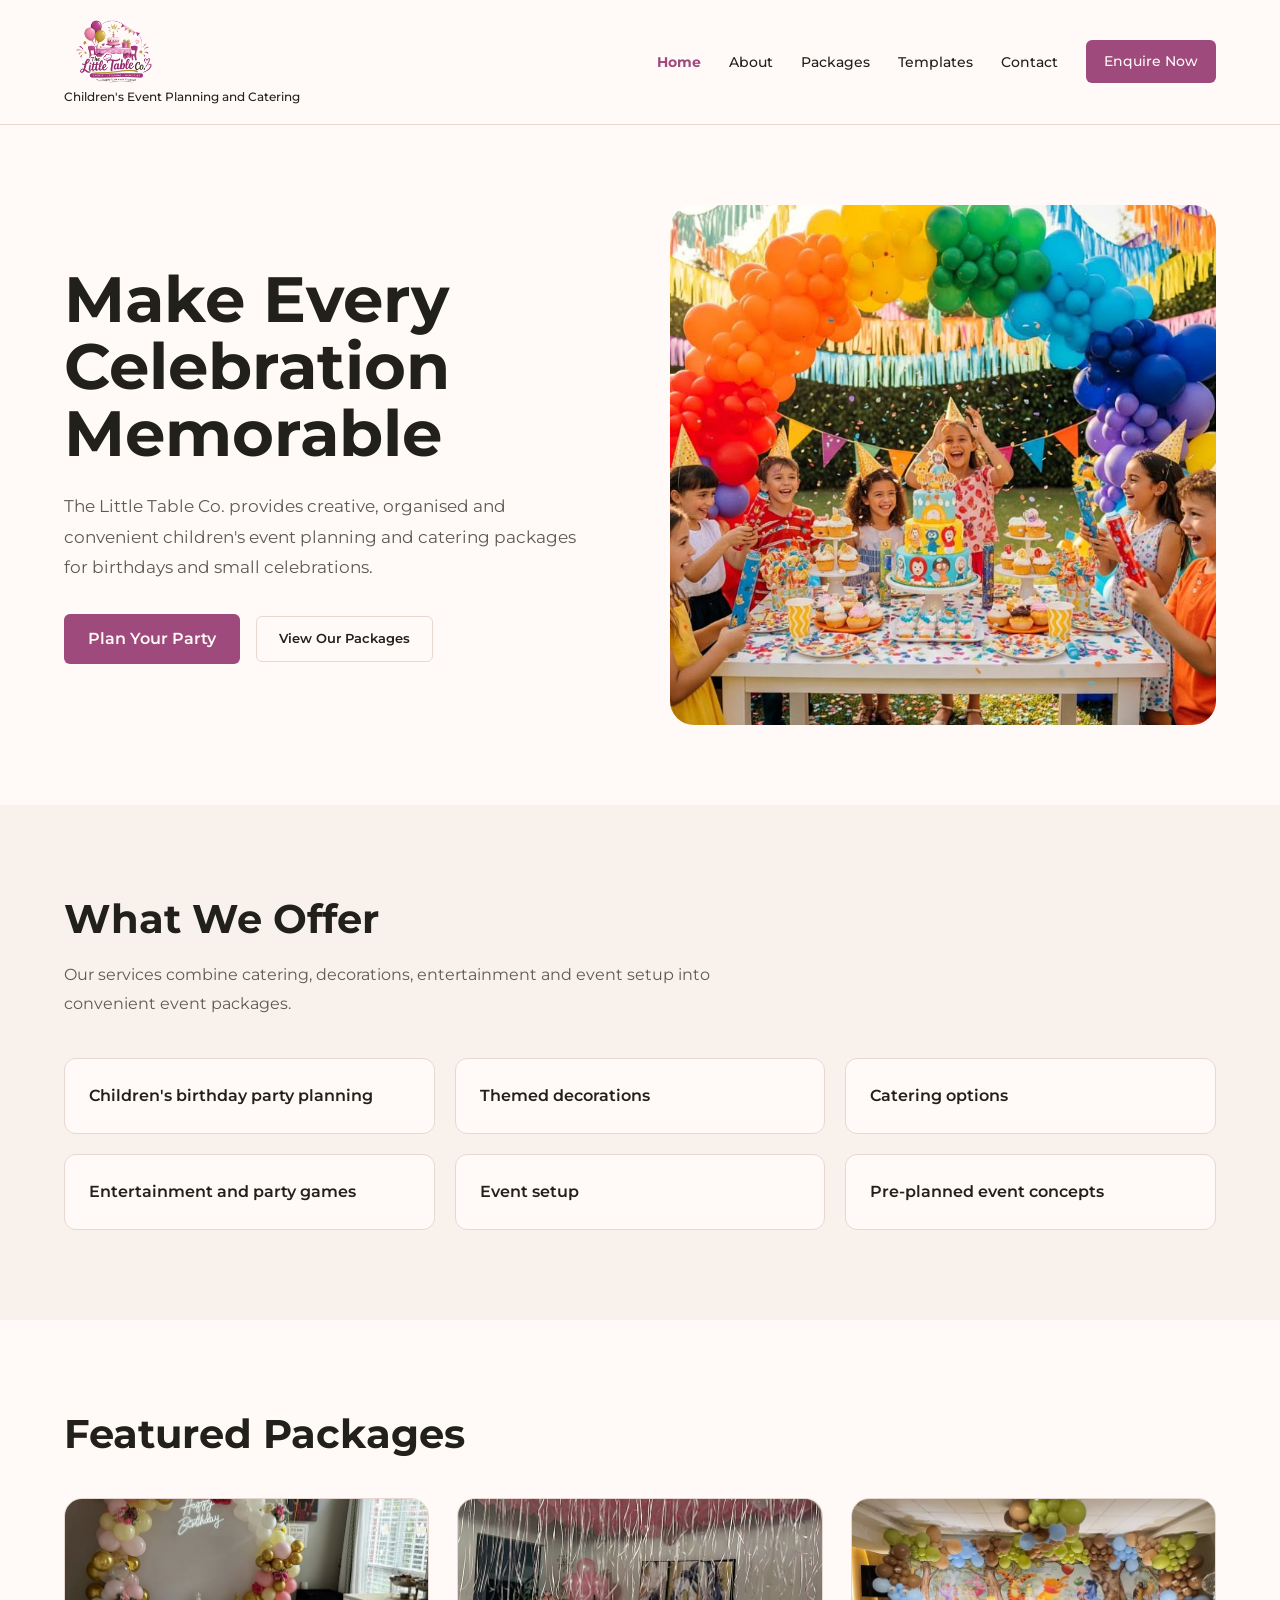
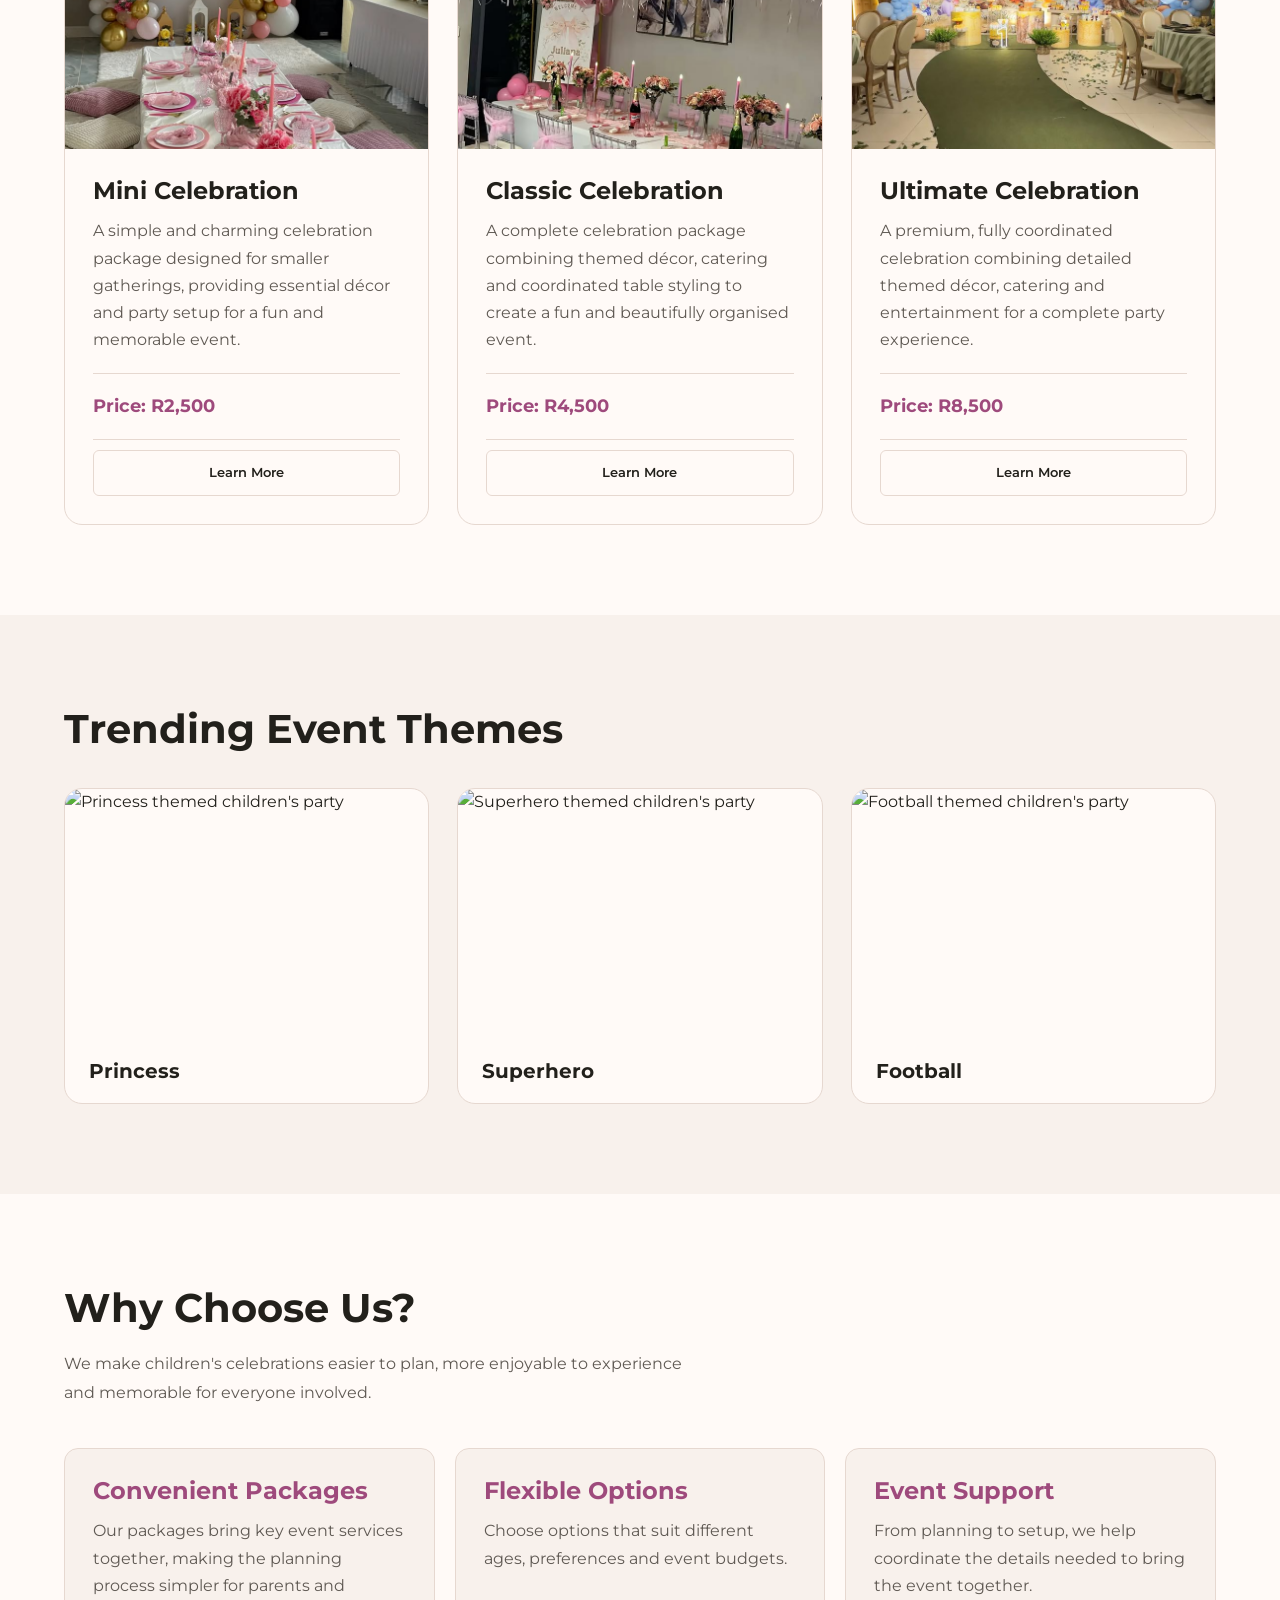
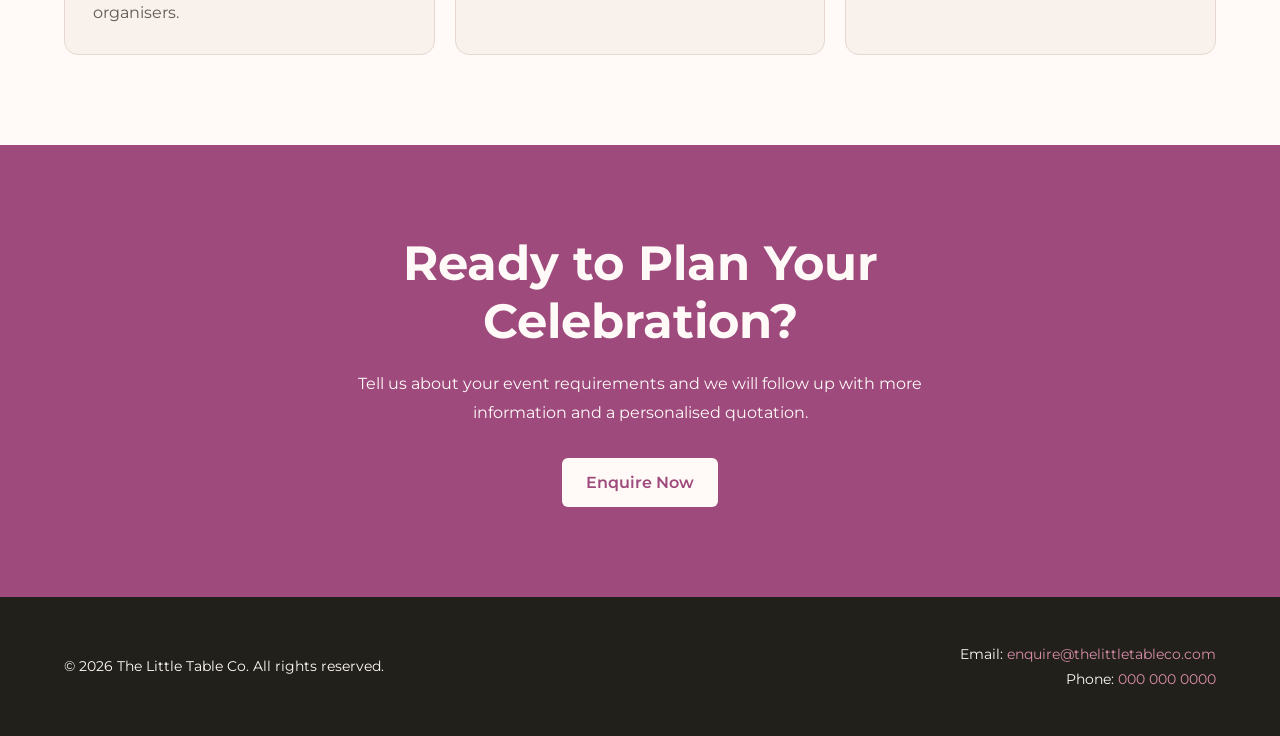
==== commit 7cfe5b8f: "locked in hard forgot to push for version control" ====
--- a/index.html
+++ b/index.html
@@ -12,6 +12,33 @@
       href="https://fonts.googleapis.com/css2?family=Montserrat:wght@400;500;600;700&display=swap"
       rel="stylesheet"
     />
+    <link
+      rel="icon"
+      type="image/x-icon"
+      href="Assets/images/favicon/favicon.ico"
+    />
+
+    <link
+      rel="icon"
+      type="image/png"
+      sizes="32x32"
+      href="Assets/images/favicon/favicon-32x32.png"
+    />
+
+    <link
+      rel="icon"
+      type="image/png"
+      sizes="16x16"
+      href="Assets/images/favicon/favicon-16x16.png"
+    />
+
+    <link
+      rel="apple-touch-icon"
+      sizes="180x180"
+      href="Assets/images/favicon/apple-touch-icon.png"
+    />
+
+    <link rel="manifest" href="Assets/images/favicon/site.webmanifest" />
     <title>The Little Table Co. | Home</title>
   </head>
   <body>
@@ -46,10 +73,6 @@
             </li>
 
             <li>
-              <a href="Pages/enquire.html">Enquire</a>
-            </li>
-
-            <li>
               <a href="Pages/contact.html">Contact</a>
             </li>
 
@@ -301,26 +324,26 @@
         </div>
       </section>
     </main>
+
+    <!-- FOOTER -->
+    <footer class="site-footer">
+      <div class="footer-content">
+        <p class="copyright">
+          &copy; 2026 The Little Table Co. All rights reserved.
+        </p>
+
+        <address class="contact-details">
+          Email:
+          <a href="mailto:enquire@thelittletableco.com">
+            enquire@thelittletableco.com
+          </a>
+
+          <br />
+
+          Phone:
+          <a href="tel:0000000000"> 000 000 0000 </a>
+        </address>
+      </div>
+    </footer>
   </body>
-
-  <!--FOOTER-->
-  <footer class="site-footer">
-    <div class="footer-content">
-      <p class="copyright">
-        &copy; 2026 The Little Table Co. All rights reserved.
-      </p>
-
-      <address class="contact-details">
-        Email:
-        <a href="mailto:enquire@thelittletableco.com">
-          enquire@thelittletableco.com
-        </a>
-
-        <br />
-
-        Phone:
-        <a href="tel:0000000000"> 000 000 0000 </a>
-      </address>
-    </div>
-  </footer>
 </html>
--- a/Styles/style.css
+++ b/Styles/style.css
@@ -662,7 +662,1192 @@
 }
 
 /* ==================================================
-   16. RESPONSIVE DESIGN
+   16. ABOUT PAGE
+   PAGE HERO
+================================================== */
+
+.page-hero {
+  width: 100%;
+  min-height: 500px;
+
+  display: flex;
+  align-items: center;
+
+  background-color: var(--light);
+
+  padding: 80px 6%;
+}
+
+.page-hero-content {
+  width: min(900px, 100%);
+  margin: 0 auto;
+
+  text-align: center;
+}
+
+.page-hero-label,
+.section-label {
+  color: var(--primary);
+
+  font-size: 0.75rem;
+  font-weight: 700;
+
+  letter-spacing: 2px;
+
+  margin-bottom: 15px;
+}
+
+.page-hero-title {
+  max-width: 850px;
+  margin: 0 auto 25px;
+
+  color: var(--dark);
+
+  font-size: clamp(2.8rem, 6vw, 4.5rem);
+  line-height: 1.05;
+}
+
+.page-hero-text {
+  max-width: 650px;
+  margin: 0 auto;
+
+  color: #5f5953;
+
+  font-size: 1.05rem;
+  line-height: 1.8;
+}
+/* ==================================================
+   ABOUT STORY
+================================================== */
+
+.about-content {
+  max-width: 850px;
+}
+
+.about-text {
+  max-width: 800px;
+}
+
+.about-text p:not(.section-label) {
+  color: #5f5953;
+  line-height: 1.8;
+  margin-bottom: 18px;
+}
+
+/* ==================================================
+   WHO WE SERVE
+================================================== */
+
+.about-highlight {
+  background-color: var(--primary);
+
+  border-radius: 20px;
+
+  padding: 60px;
+}
+
+.about-highlight-content {
+  max-width: 700px;
+}
+
+.about-highlight .section-label {
+  color: var(--secondary);
+}
+
+.about-highlight h2 {
+  color: var(--white);
+
+  margin-bottom: 18px;
+}
+
+.about-highlight p:not(.section-label) {
+  color: var(--white);
+
+  line-height: 1.8;
+}
+/* ==================================================
+   SERVICES
+================================================== */
+
+.services-grid {
+  display: grid;
+  grid-template-columns: repeat(3, 1fr);
+
+  gap: 20px;
+
+  margin-top: 40px;
+}
+
+.service-card {
+  padding: 28px;
+
+  background-color: var(--light);
+
+  border: 1px solid var(--border);
+  border-radius: 14px;
+
+  transition:
+    transform 0.3s ease,
+    box-shadow 0.3s ease;
+}
+
+.service-card:hover {
+  transform: translateY(-5px);
+
+  box-shadow: 0 10px 25px rgba(34, 32, 27, 0.08);
+}
+
+.service-card h3 {
+  color: var(--primary);
+
+  margin-bottom: 12px;
+}
+
+.service-card p {
+  color: #5f5953;
+
+  font-size: 0.9rem;
+  line-height: 1.7;
+}
+/* ==================================================
+   SAFETY
+================================================== */
+
+.safety-section {
+  background-color: var(--light);
+}
+
+.safety-card {
+  max-width: 850px;
+  margin: 0 auto;
+
+  padding: 45px;
+
+  background-color: var(--white);
+
+  border-left: 5px solid var(--accent);
+
+  border-radius: 12px;
+}
+
+.safety-card h2 {
+  margin-bottom: 18px;
+}
+
+.safety-card p:not(.section-label) {
+  color: #5f5953;
+  line-height: 1.8;
+}
+
+/* ==================================================
+   PACKAGES PAGE
+================================================== */
+
+.packages-section {
+  background-color: var(--white);
+}
+
+.section-heading {
+  max-width: 750px;
+  margin-bottom: 45px;
+}
+
+.section-intro {
+  color: #5f5953;
+  line-height: 1.8;
+  margin-top: 15px;
+}
+
+/* =========================
+   PACKAGE GRID
+========================= */
+
+.full-package-grid {
+  display: grid;
+  grid-template-columns: repeat(3, 1fr);
+
+  gap: 25px;
+  align-items: start;
+}
+
+/* =========================
+   PACKAGE CARD
+========================= */
+
+.full-package-card {
+  position: relative;
+
+  overflow: hidden;
+
+  background-color: var(--white);
+
+  border: 1px solid var(--border);
+  border-radius: 18px;
+
+  box-shadow: 0 8px 25px rgba(34, 32, 27, 0.06);
+}
+
+.full-package-card.featured-package {
+  border: 2px solid var(--accent);
+}
+
+/* =========================
+   PACKAGE IMAGE
+========================= */
+
+.full-package-image {
+  width: 100%;
+  height: 230px;
+
+  margin: 0;
+
+  overflow: hidden;
+}
+
+.full-package-image img {
+  width: 100%;
+  height: 100%;
+
+  display: block;
+
+  object-fit: cover;
+
+  transition: transform 0.4s ease;
+}
+
+.full-package-card:hover .full-package-image img {
+  transform: scale(1.04);
+}
+
+/* =========================
+   PACKAGE BADGE
+========================= */
+
+.package-badge {
+  position: absolute;
+
+  top: 18px;
+  right: 18px;
+
+  z-index: 2;
+
+  padding: 8px 12px;
+
+  background-color: var(--accent);
+  color: var(--dark);
+
+  border-radius: 30px;
+
+  font-size: 0.7rem;
+  font-weight: 700;
+
+  letter-spacing: 0.5px;
+}
+
+/* =========================
+   PACKAGE CONTENT
+========================= */
+
+.full-package-content {
+  padding: 30px;
+}
+
+.package-level {
+  color: var(--primary);
+
+  font-size: 0.7rem;
+  font-weight: 700;
+
+  letter-spacing: 1.5px;
+
+  margin-bottom: 10px;
+}
+
+.full-package-content h3 {
+  color: var(--dark);
+
+  font-size: 1.7rem;
+
+  margin-bottom: 12px;
+}
+
+.full-package-description {
+  color: #5f5953;
+
+  font-size: 0.9rem;
+  line-height: 1.7;
+
+  margin-bottom: 25px;
+}
+
+/* =========================
+   PACKAGE PRICE
+========================= */
+
+.package-price {
+  display: flex;
+  flex-direction: column;
+
+  padding: 18px 0;
+
+  margin-bottom: 10px;
+
+  border-top: 1px solid var(--border);
+  border-bottom: 1px solid var(--border);
+}
+
+.package-price span {
+  color: #777;
+
+  font-size: 0.75rem;
+}
+
+.package-price strong {
+  color: var(--primary);
+
+  font-size: 1.8rem;
+}
+
+/* =========================
+   PACKAGE DETAILS
+========================= */
+
+.package-detail {
+  margin-top: 25px;
+}
+
+.package-detail h4 {
+  color: var(--dark);
+
+  font-size: 0.85rem;
+
+  margin-bottom: 10px;
+}
+
+.package-detail p {
+  color: #5f5953;
+
+  font-size: 0.85rem;
+  line-height: 1.7;
+}
+
+.package-detail ul {
+  padding-left: 18px;
+}
+
+.package-detail li {
+  color: #5f5953;
+
+  font-size: 0.85rem;
+  line-height: 1.7;
+
+  margin-bottom: 5px;
+}
+
+/* =========================
+   PACKAGE BUTTON
+========================= */
+
+.package-button {
+  display: block;
+
+  width: 100%;
+
+  margin-top: 30px;
+
+  text-align: center;
+}
+
+/* =========================
+   CUSTOM QUOTE
+========================= */
+
+.custom-package-section {
+  background-color: var(--light);
+}
+
+.custom-package-content {
+  max-width: 750px;
+
+  margin: 0 auto;
+
+  text-align: center;
+}
+
+.custom-package-content h2 {
+  color: var(--dark);
+
+  margin-bottom: 18px;
+}
+
+.custom-package-content p:not(.section-label) {
+  color: #5f5953;
+
+  line-height: 1.8;
+
+  margin-bottom: 28px;
+}
+
+/* ==================================================
+   TEMPLATES PAGE
+================================================== */
+
+.templates-section {
+  background-color: var(--white);
+}
+
+/* =========================
+   TEMPLATE GRID
+========================= */
+
+.template-grid {
+  display: grid;
+
+  grid-template-columns: repeat(3, 1fr);
+
+  gap: 25px;
+}
+
+/* =========================
+   TEMPLATE CARD
+========================= */
+
+.template-card {
+  overflow: hidden;
+
+  background-color: var(--white);
+
+  border: 1px solid var(--border);
+  border-radius: 18px;
+
+  box-shadow: 0 8px 25px rgba(34, 32, 27, 0.06);
+
+  transition:
+    transform 0.3s ease,
+    box-shadow 0.3s ease;
+}
+
+.template-card:hover {
+  transform: translateY(-5px);
+
+  box-shadow: 0 14px 30px rgba(34, 32, 27, 0.1);
+}
+
+/* =========================
+   TEMPLATE IMAGE
+========================= */
+
+.template-image {
+  width: 100%;
+  height: 220px;
+
+  margin: 0;
+
+  overflow: hidden;
+}
+
+.template-image img {
+  width: 100%;
+  height: 100%;
+
+  display: block;
+
+  object-fit: cover;
+
+  transition: transform 0.4s ease;
+}
+
+.template-card:hover .template-image img {
+  transform: scale(1.04);
+}
+
+/* =========================
+   TEMPLATE CONTENT
+========================= */
+
+.template-content {
+  padding: 28px;
+}
+
+.template-label {
+  color: var(--primary);
+
+  font-size: 0.7rem;
+  font-weight: 700;
+
+  letter-spacing: 1.4px;
+
+  margin-bottom: 10px;
+}
+
+.template-content h3 {
+  color: var(--dark);
+
+  font-size: 1.5rem;
+
+  margin-bottom: 12px;
+}
+
+.template-content > p:not(.template-label) {
+  color: #5f5953;
+
+  font-size: 0.88rem;
+  line-height: 1.7;
+
+  margin-bottom: 22px;
+}
+
+.template-content h4 {
+  color: var(--dark);
+
+  font-size: 0.85rem;
+
+  margin-bottom: 10px;
+}
+
+.template-content ul {
+  padding-left: 18px;
+
+  margin-bottom: 25px;
+}
+
+.template-content li {
+  color: #5f5953;
+
+  font-size: 0.82rem;
+  line-height: 1.7;
+
+  margin-bottom: 5px;
+}
+
+.template-content .btn {
+  display: block;
+
+  width: 100%;
+
+  text-align: center;
+}
+
+/* =========================
+   TEMPLATE CTA
+========================= */
+
+.template-cta {
+  padding: 80px 20px;
+
+  background-color: var(--light);
+}
+
+.template-cta-content {
+  max-width: 720px;
+
+  margin: 0 auto;
+
+  text-align: center;
+}
+
+.template-cta-content h2 {
+  color: var(--dark);
+
+  margin-bottom: 18px;
+}
+
+.template-cta-content p:not(.section-label) {
+  color: #5f5953;
+
+  line-height: 1.8;
+
+  margin-bottom: 28px;
+}
+/* ==================================================
+   ENQUIRE PAGE
+================================================== */
+
+.enquiry-section {
+  background-color: var(--white);
+}
+
+.enquiry-layout {
+  max-width: 1200px;
+
+  margin: 0 auto;
+
+  display: grid;
+
+  grid-template-columns: 0.8fr 1.4fr;
+
+  gap: 60px;
+
+  align-items: start;
+}
+
+/* =========================
+   ENQUIRY INTRO
+========================= */
+
+.enquiry-intro {
+  position: sticky;
+  top: 30px;
+}
+
+.enquiry-intro h2 {
+  color: var(--dark);
+
+  font-size: 2rem;
+
+  margin-bottom: 18px;
+}
+
+.enquiry-intro > p {
+  color: #5f5953;
+
+  line-height: 1.8;
+
+  margin-bottom: 30px;
+}
+
+/* =========================
+   NEXT STEPS
+========================= */
+
+.enquiry-note {
+  padding: 25px;
+
+  background-color: var(--light);
+
+  border-left: 4px solid var(--accent);
+
+  border-radius: 10px;
+}
+
+.enquiry-note h3 {
+  color: var(--dark);
+
+  font-size: 1rem;
+
+  margin-bottom: 15px;
+}
+
+.enquiry-note ol {
+  padding-left: 20px;
+}
+
+.enquiry-note li {
+  color: #5f5953;
+
+  font-size: 0.85rem;
+  line-height: 1.7;
+
+  margin-bottom: 8px;
+}
+
+/* =========================
+   FORM
+========================= */
+
+.enquiry-form {
+  padding: 40px;
+
+  background-color: var(--white);
+
+  border: 1px solid var(--border);
+
+  border-radius: 18px;
+
+  box-shadow: 0 8px 30px rgba(34, 32, 27, 0.07);
+}
+
+.enquiry-form > h2 {
+  color: var(--dark);
+
+  font-size: 1.6rem;
+
+  margin-bottom: 30px;
+}
+
+/* =========================
+   FIELDSETS
+========================= */
+
+.enquiry-form fieldset {
+  border: none;
+
+  padding: 0;
+
+  margin: 0 0 35px;
+}
+
+.enquiry-form legend {
+  width: 100%;
+
+  padding-bottom: 12px;
+  margin-bottom: 20px;
+
+  border-bottom: 1px solid var(--border);
+
+  color: var(--primary);
+
+  font-size: 0.9rem;
+  font-weight: 700;
+
+  letter-spacing: 0.5px;
+}
+
+/* =========================
+   FORM GRID
+========================= */
+
+.form-grid {
+  display: grid;
+
+  grid-template-columns: repeat(2, 1fr);
+
+  gap: 20px;
+}
+
+.form-group-full {
+  grid-column: 1 / -1;
+}
+
+.form-group {
+  display: flex;
+
+  flex-direction: column;
+}
+
+/* =========================
+   LABELS
+========================= */
+
+.form-group label {
+  color: var(--dark);
+
+  font-size: 0.82rem;
+  font-weight: 600;
+
+  margin-bottom: 8px;
+}
+
+/* =========================
+   INPUTS
+========================= */
+
+.form-group input,
+.form-group select,
+.form-group textarea {
+  width: 100%;
+
+  padding: 13px 14px;
+
+  background-color: #fffdfa;
+
+  border: 1px solid var(--border);
+
+  border-radius: 8px;
+
+  color: var(--dark);
+
+  font-family: inherit;
+  font-size: 0.85rem;
+
+  outline: none;
+
+  transition:
+    border-color 0.2s ease,
+    box-shadow 0.2s ease;
+}
+
+.form-group textarea {
+  resize: vertical;
+
+  min-height: 120px;
+}
+
+.form-group input:focus,
+.form-group select:focus,
+.form-group textarea:focus {
+  border-color: var(--primary);
+
+  box-shadow: 0 0 0 3px rgba(23, 107, 104, 0.1);
+}
+
+/* =========================
+   FORM BUTTONS
+========================= */
+
+.form-actions {
+  display: flex;
+
+  gap: 12px;
+
+  padding-top: 5px;
+}
+
+.form-actions .btn {
+  border: none;
+
+  cursor: pointer;
+
+  font-family: inherit;
+}
+
+/* =========================
+   SECONDARY BUTTON
+========================= */
+
+.btn-secondary {
+  display: inline-flex;
+
+  align-items: center;
+  justify-content: center;
+
+  padding: 12px 22px;
+
+  background-color: transparent;
+
+  color: var(--dark);
+
+  border: 1px solid var(--border) !important;
+
+  border-radius: 6px;
+
+  font-size: 0.8rem;
+  font-weight: 600;
+
+  text-decoration: none;
+
+  transition:
+    background-color 0.2s ease,
+    border-color 0.2s ease;
+}
+
+.btn-secondary:hover {
+  background-color: var(--light);
+
+  border-color: var(--dark) !important;
+}
+/* ==================================================
+   CONTACT PAGE
+================================================== */
+
+.contact-section {
+  background-color: var(--white);
+}
+
+/* =========================
+   CONTACT CARDS
+========================= */
+
+.contact-grid {
+  max-width: 1100px;
+
+  margin: 40px auto 0;
+
+  display: grid;
+
+  grid-template-columns: repeat(3, 1fr);
+
+  gap: 20px;
+}
+
+.contact-card {
+  padding: 30px;
+
+  background-color: var(--light);
+
+  border-radius: 12px;
+
+  border: 1px solid var(--border);
+
+  text-align: center;
+}
+
+.contact-card h3 {
+  color: var(--primary);
+
+  margin-bottom: 12px;
+}
+
+.contact-card p {
+  color: #5f5953;
+
+  font-size: 0.85rem;
+
+  line-height: 1.6;
+
+  margin-bottom: 12px;
+}
+
+.contact-card a {
+  color: var(--dark);
+
+  font-weight: 600;
+
+  text-decoration: none;
+}
+
+.contact-card a:hover {
+  color: var(--primary);
+}
+
+.contact-card strong {
+  color: var(--dark);
+
+  font-size: 0.9rem;
+}
+
+/* =========================
+   SOCIAL MEDIA
+========================= */
+
+.social-section {
+  background-color: var(--light);
+}
+
+.social-links {
+  max-width: 900px;
+
+  margin: 35px auto 0;
+
+  display: grid;
+
+  grid-template-columns: repeat(3, 1fr);
+
+  gap: 20px;
+}
+
+.social-links a {
+  padding: 20px;
+
+  background-color: var(--white);
+
+  border: 1px solid var(--border);
+
+  border-radius: 10px;
+
+  color: var(--dark);
+
+  font-weight: 600;
+
+  text-decoration: none;
+
+  text-align: center;
+
+  transition:
+    transform 0.2s ease,
+    border-color 0.2s ease;
+}
+
+.social-links a:hover {
+  transform: translateY(-3px);
+
+  border-color: var(--primary);
+}
+
+.social-links span {
+  display: block;
+
+  margin-top: 6px;
+
+  color: #777;
+
+  font-size: 0.75rem;
+
+  font-weight: 400;
+}
+
+/* =========================
+   GALLERY
+========================= */
+
+.gallery-section {
+  background-color: var(--white);
+}
+
+.gallery-grid {
+  max-width: 1100px;
+
+  margin: 40px auto 0;
+
+  display: grid;
+
+  grid-template-columns: repeat(4, 1fr);
+
+  gap: 18px;
+}
+
+.gallery-item {
+  margin: 0;
+
+  overflow: hidden;
+
+  border-radius: 12px;
+
+  aspect-ratio: 1 / 1;
+
+  background-color: var(--light);
+}
+
+.gallery-item img {
+  width: 100%;
+  height: 100%;
+
+  object-fit: cover;
+
+  display: block;
+
+  transition: transform 0.3s ease;
+}
+
+.gallery-item:hover img {
+  transform: scale(1.05);
+}
+
+/* =========================
+   TESTIMONIALS
+========================= */
+
+.testimonials-section {
+  background-color: var(--light);
+}
+
+.testimonial-grid {
+  max-width: 1000px;
+
+  margin: 40px auto 0;
+
+  display: grid;
+
+  grid-template-columns: repeat(2, 1fr);
+
+  gap: 25px;
+}
+
+.testimonial-card {
+  padding: 35px;
+
+  background-color: var(--white);
+
+  border-radius: 14px;
+
+  border: 1px solid var(--border);
+}
+
+.testimonial-quote {
+  color: #5f5953;
+
+  font-size: 0.9rem;
+
+  line-height: 1.8;
+
+  margin-bottom: 25px;
+}
+
+.testimonial-card h3 {
+  color: var(--primary);
+
+  font-size: 0.95rem;
+
+  margin-bottom: 4px;
+}
+
+.testimonial-role {
+  color: #777;
+
+  font-size: 0.75rem;
+}
+
+/* =========================
+   CONTACT FORM
+========================= */
+
+.contact-form-section {
+  background-color: var(--white);
+}
+
+.contact-form-layout {
+  max-width: 1000px;
+
+  margin: 0 auto;
+
+  display: grid;
+
+  grid-template-columns: 0.8fr 1.2fr;
+
+  gap: 60px;
+
+  align-items: start;
+}
+
+.contact-form-intro h2 {
+  color: var(--dark);
+
+  font-size: 2rem;
+
+  margin-bottom: 15px;
+}
+
+.contact-form-intro > p:last-child {
+  color: #5f5953;
+
+  line-height: 1.8;
+}
+
+/* FORM */
+
+.contact-form {
+  padding: 35px;
+
+  background-color: var(--light);
+
+  border: 1px solid var(--border);
+
+  border-radius: 14px;
+}
+
+.contact-form .form-group {
+  margin-bottom: 20px;
+}
+
+.contact-form input,
+.contact-form textarea {
+  width: 100%;
+
+  padding: 13px 14px;
+
+  background-color: var(--white);
+
+  border: 1px solid var(--border);
+
+  border-radius: 8px;
+
+  color: var(--dark);
+
+  font-family: inherit;
+
+  outline: none;
+}
+
+.contact-form textarea {
+  resize: vertical;
+}
+
+.contact-form input:focus,
+.contact-form textarea:focus {
+  border-color: var(--primary);
+
+  box-shadow: 0 0 0 3px rgba(23, 107, 104, 0.1);
+}
+
+.contact-form .btn {
+  border: none;
+
+  cursor: pointer;
+
+  font-family: inherit;
+}
+/* ==================================================
+    RESPONSIVE DESIGN
 ================================================== */
 
 @media (max-width: 900px) {
@@ -724,6 +1909,49 @@
   .contact-details {
     text-align: center;
   }
+
+  /* PACKAGES PAGE */
+
+  .full-package-grid {
+    grid-template-columns: repeat(2, 1fr);
+  }
+  .template-grid {
+    grid-template-columns: repeat(2, 1fr);
+  }
+  .enquiry-layout {
+    grid-template-columns: 1fr;
+
+    gap: 40px;
+  }
+
+  .enquiry-intro {
+    position: static;
+  }
+
+  .enquiry-intro {
+    max-width: 700px;
+  }
+
+  .enquiry-form {
+    width: 100%;
+  }
+  .contact-grid {
+    grid-template-columns: 1fr 1fr;
+  }
+
+  .social-links {
+    grid-template-columns: 1fr 1fr;
+  }
+
+  .gallery-grid {
+    grid-template-columns: 1fr 1fr;
+  }
+
+  .contact-form-layout {
+    grid-template-columns: 1fr;
+
+    gap: 35px;
+  }
 }
 /* ==================================================
    MOBILE
@@ -1016,4 +2244,145 @@
   .contact-details {
     text-align: center;
   }
-}
+
+  /* =========================
+   ABOUT PAGE
+========================= */
+
+  .page-hero {
+    min-height: 430px;
+    padding: 60px 6%;
+  }
+
+  .page-hero-title {
+    font-size: 2.5rem;
+  }
+
+  .page-hero-text {
+    font-size: 0.95rem;
+  }
+
+  .two-column-grid {
+    grid-template-columns: 1fr;
+  }
+
+  .info-card {
+    padding: 25px;
+  }
+
+  .about-highlight {
+    padding: 35px 25px;
+    border-radius: 16px;
+  }
+
+  .services-grid {
+    grid-template-columns: 1fr;
+  }
+
+  .service-card {
+    padding: 23px;
+  }
+
+  .safety-card {
+    padding: 30px 25px;
+  }
+
+  /* =========================
+       PACKAGES PAGE
+    ========================== */
+
+  .full-package-grid {
+    grid-template-columns: 1fr;
+    gap: 20px;
+  }
+
+  .full-package-image {
+    height: 240px;
+  }
+
+  .full-package-content {
+    padding: 25px;
+  }
+
+  .full-package-content h3 {
+    font-size: 1.5rem;
+  }
+
+  .package-badge {
+    top: 14px;
+    right: 14px;
+  }
+
+  .custom-package-content {
+    width: 100%;
+  }
+  .template-grid {
+    grid-template-columns: 1fr;
+    gap: 20px;
+  }
+
+  .template-image {
+    height: 240px;
+  }
+
+  .template-content {
+    padding: 24px;
+  }
+
+  .template-cta {
+    padding: 60px 20px;
+  }
+  .enquiry-form {
+    padding: 25px 20px;
+
+    border-radius: 14px;
+  }
+
+  .form-grid {
+    grid-template-columns: 1fr;
+
+    gap: 18px;
+  }
+
+  .form-group-full {
+    grid-column: auto;
+  }
+
+  .form-actions {
+    flex-direction: column;
+  }
+
+  .form-actions .btn {
+    width: 100%;
+  }
+
+  .enquiry-intro h2 {
+    font-size: 1.6rem;
+  }
+
+  .enquiry-note {
+    padding: 20px;
+  }
+  .contact-grid,
+  .social-links,
+  .gallery-grid,
+  .testimonial-grid {
+    grid-template-columns: 1fr;
+  }
+
+  .contact-form {
+    padding: 25px 20px;
+  }
+
+  .contact-form-layout {
+    gap: 25px;
+  }
+
+  .gallery-grid {
+    gap: 12px;
+  }
+
+  .testimonial-card {
+    padding: 25px;
+  }
+}
